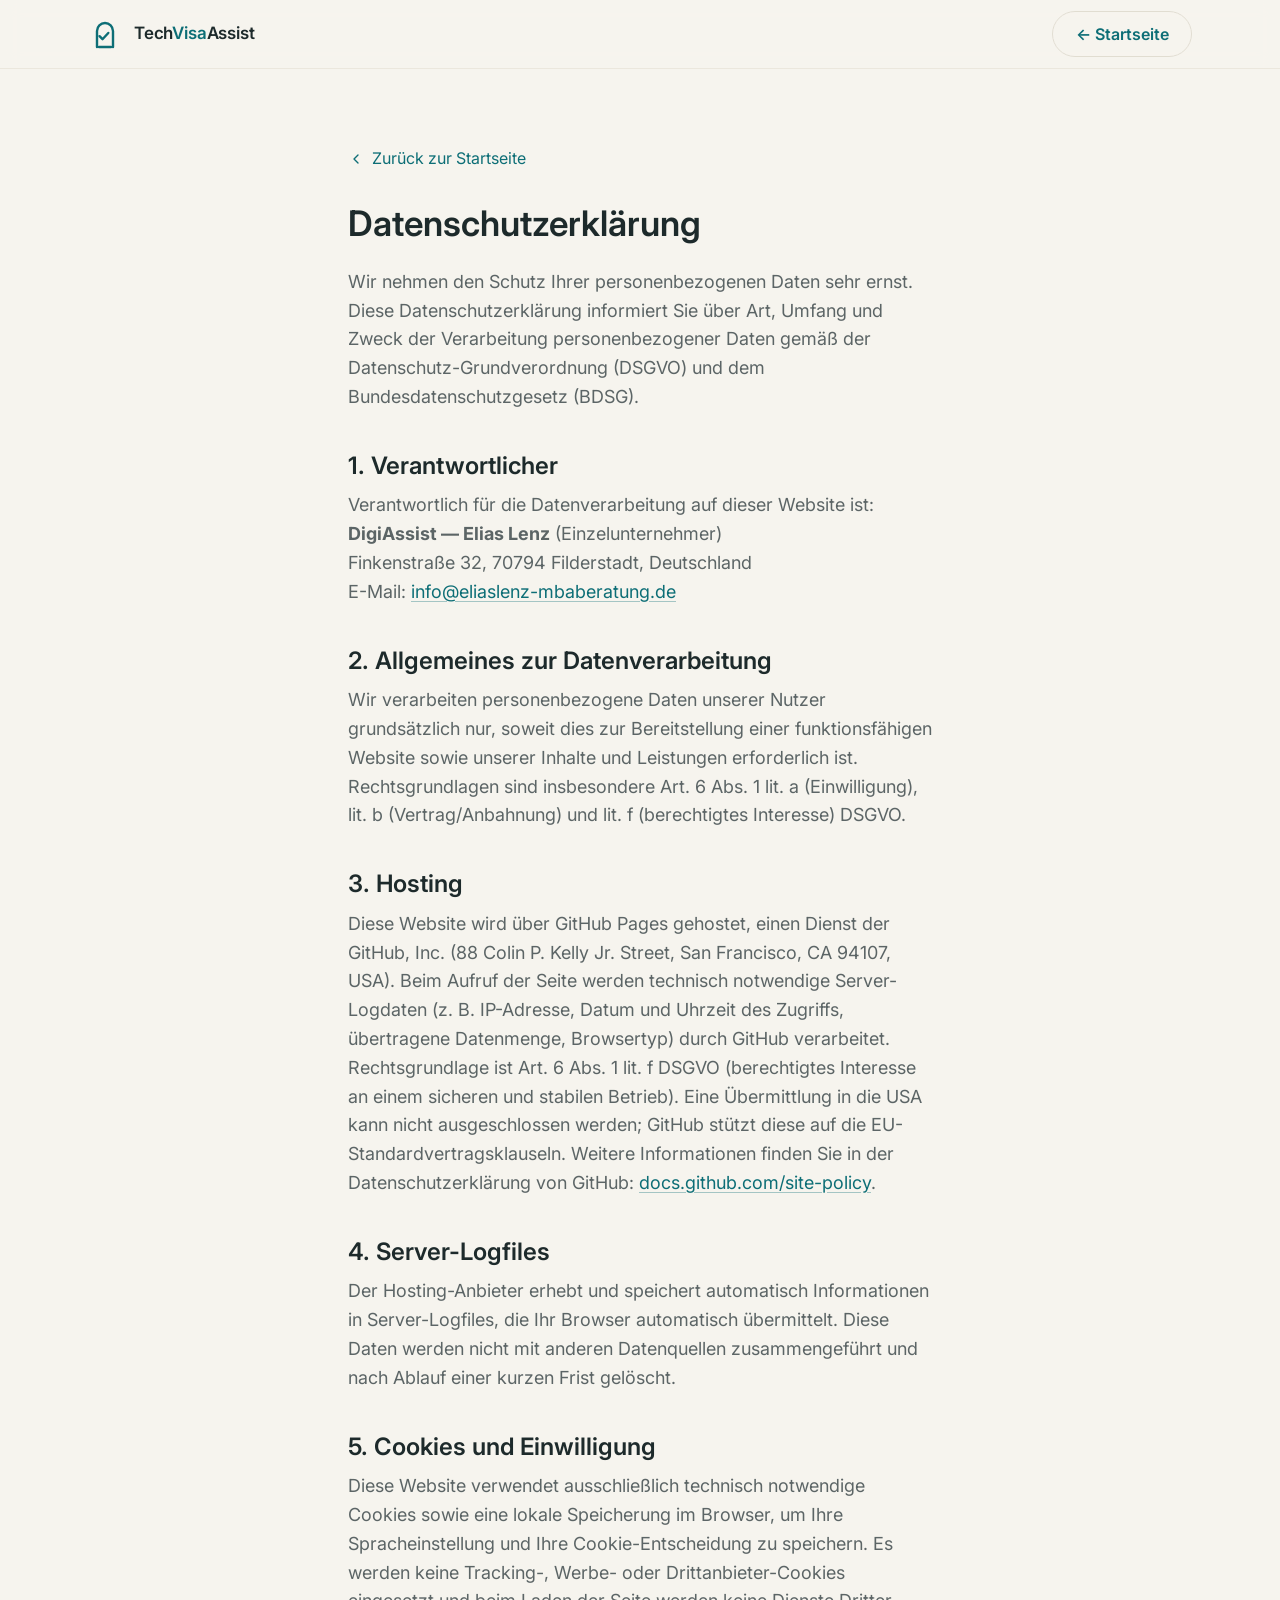
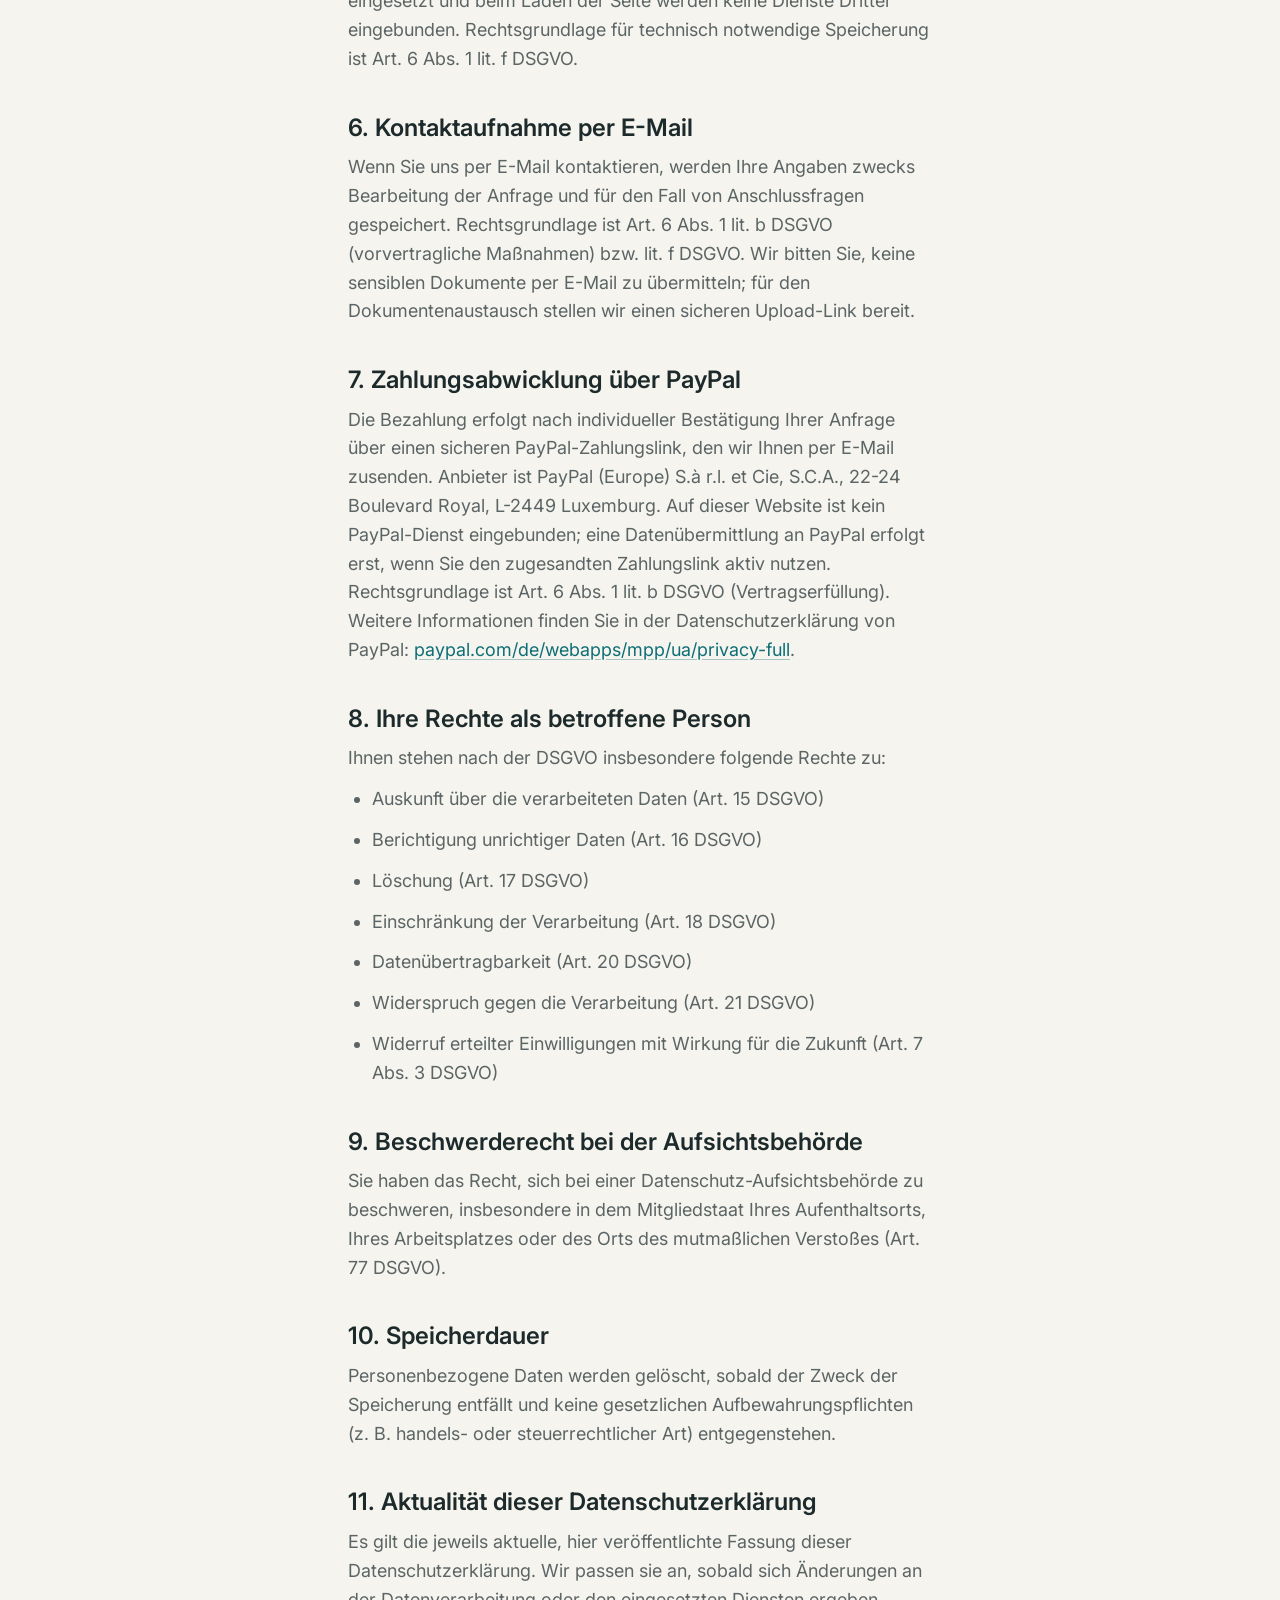
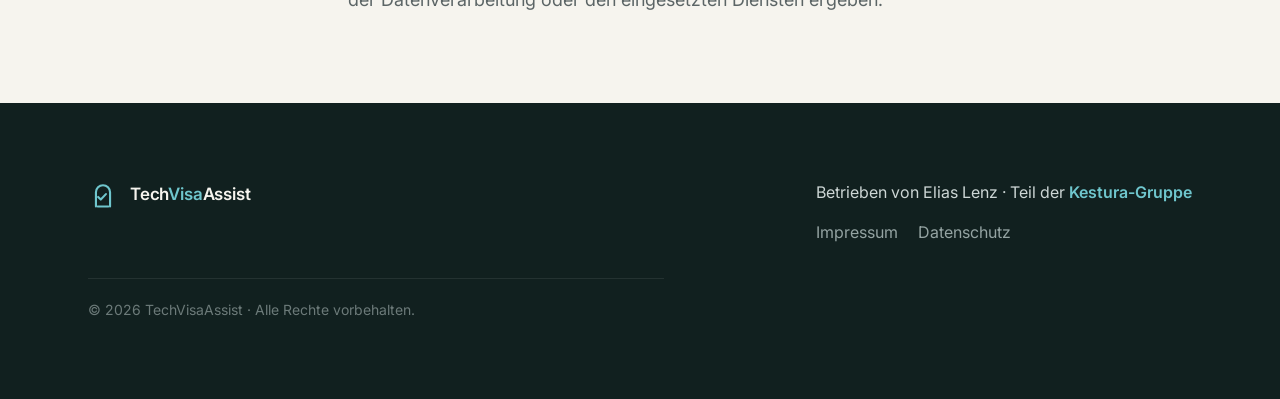
==== datenschutz.html @ 8442f199 "TechVisaAssist live site — techvisaassist.kestura.com Active freelance business (since 2016): IT con" ====
<!DOCTYPE html>
<html lang="de">
<head>
  <meta charset="UTF-8" />
  <meta name="viewport" content="width=device-width, initial-scale=1.0" />
  <title>Datenschutzerklärung — TechVisaAssist</title>
  <meta name="description" content="Datenschutzerklärung nach DSGVO für TechVisaAssist." />
  <meta name="robots" content="noindex" />
  <link rel="preconnect" href="https://api.fontshare.com" crossorigin />
  <link href="https://api.fontshare.com/v2/css?f[]=general-sans@400,500,600,700&display=swap" rel="stylesheet" />
  <link rel="preconnect" href="https://fonts.googleapis.com" />
  <link rel="preconnect" href="https://fonts.gstatic.com" crossorigin />
  <link href="https://fonts.googleapis.com/css2?family=Inter:wght@400;500;600&display=swap" rel="stylesheet" />
  <link rel="stylesheet" href="styles.css" />
  <link rel="icon" href="data:image/svg+xml,%3Csvg xmlns='http://www.w3.org/2000/svg' viewBox='0 0 32 32'%3E%3Crect width='32' height='32' rx='7' fill='%230d6e76'/%3E%3Cpath d='M11 23V11a5 5 0 0 1 10 0v12' fill='none' stroke='%23fff' stroke-width='2.2' stroke-linecap='round'/%3E%3Cpath d='M12.5 17.5l2.3 2.3 4.7-5' fill='none' stroke='%23fff' stroke-width='2.2' stroke-linecap='round' stroke-linejoin='round'/%3E%3C/svg%3E" />
</head>
<body>
  <a class="skip-link" href="#main">Zum Inhalt springen</a>

  <header class="site-header">
    <div class="container">
      <nav class="nav" aria-label="Primary">
        <a class="brand" href="index.html" aria-label="TechVisaAssist Startseite">
          <svg class="logo" width="34" height="34" viewBox="0 0 34 34" fill="none" aria-hidden="true"><path d="M9 30V14a8 8 0 0 1 16 0v16" stroke="currentColor" stroke-width="2.4" stroke-linecap="round"/><path d="M11 30h12" stroke="currentColor" stroke-width="2.4" stroke-linecap="round"/><path d="M11.5 19.2l3 3 5.8-6.2" stroke="currentColor" stroke-width="2.4" stroke-linecap="round" stroke-linejoin="round"/></svg>
          <span class="brand-name">Tech<b>Visa</b>Assist</span>
        </a>
        <div class="nav-end" style="margin-left:auto">
          <a class="btn btn--ghost" href="index.html">← Startseite</a>
        </div>
      </nav>
    </div>
  </header>

  <main id="main" class="legal-main">
    <div class="container container--narrow">
      <a class="back-link" href="index.html">
        <svg width="16" height="16" viewBox="0 0 24 24" fill="none" stroke="currentColor" stroke-width="2" aria-hidden="true"><path d="M15 18l-6-6 6-6" stroke-linecap="round" stroke-linejoin="round"/></svg>
        Zurück zur Startseite
      </a>

      <h1>Datenschutzerklärung</h1>
      <p>
        Wir nehmen den Schutz Ihrer personenbezogenen Daten sehr ernst. Diese Datenschutzerklärung informiert
        Sie über Art, Umfang und Zweck der Verarbeitung personenbezogener Daten gemäß der
        Datenschutz-Grundverordnung (DSGVO) und dem Bundesdatenschutzgesetz (BDSG).
      </p>

      <h2>1. Verantwortlicher</h2>
      <p>
        Verantwortlich für die Datenverarbeitung auf dieser Website ist:<br />
        <strong>DigiAssist — Elias Lenz</strong> (Einzelunternehmer)<br />
        Finkenstraße 32, 70794 Filderstadt, Deutschland<br />
        E-Mail: <a href="mailto:info@eliaslenz-mbaberatung.de">info@eliaslenz-mbaberatung.de</a>
      </p>

      <h2>2. Allgemeines zur Datenverarbeitung</h2>
      <p>
        Wir verarbeiten personenbezogene Daten unserer Nutzer grundsätzlich nur, soweit dies zur
        Bereitstellung einer funktionsfähigen Website sowie unserer Inhalte und Leistungen erforderlich ist.
        Rechtsgrundlagen sind insbesondere Art. 6 Abs. 1 lit. a (Einwilligung), lit. b (Vertrag/Anbahnung) und
        lit. f (berechtigtes Interesse) DSGVO.
      </p>

      <h2>3. Hosting</h2>
      <p>
        Diese Website wird über GitHub Pages gehostet, einen Dienst der GitHub, Inc. (88 Colin P. Kelly Jr. Street,
        San Francisco, CA 94107, USA). Beim Aufruf der Seite werden technisch notwendige Server-Logdaten
        (z. B. IP-Adresse, Datum und Uhrzeit des Zugriffs, übertragene Datenmenge, Browsertyp) durch GitHub
        verarbeitet. Rechtsgrundlage ist Art. 6 Abs. 1 lit. f DSGVO (berechtigtes Interesse an einem sicheren
        und stabilen Betrieb). Eine Übermittlung in die USA kann nicht ausgeschlossen werden; GitHub stützt
        diese auf die EU-Standardvertragsklauseln. Weitere Informationen finden Sie in der Datenschutzerklärung
        von GitHub:
        <a href="https://docs.github.com/site-policy/privacy-policies/github-general-privacy-statement" target="_blank" rel="noopener">docs.github.com/site-policy</a>.
      </p>

      <h2>4. Server-Logfiles</h2>
      <p>
        Der Hosting-Anbieter erhebt und speichert automatisch Informationen in Server-Logfiles, die Ihr Browser
        automatisch übermittelt. Diese Daten werden nicht mit anderen Datenquellen zusammengeführt und nach
        Ablauf einer kurzen Frist gelöscht.
      </p>

      <h2>5. Cookies und Einwilligung</h2>
      <p>
        Diese Website verwendet ausschließlich technisch notwendige Cookies sowie eine lokale Speicherung im
        Browser, um Ihre Spracheinstellung und Ihre Cookie-Entscheidung zu speichern. Es werden keine Tracking-,
        Werbe- oder Drittanbieter-Cookies eingesetzt und beim Laden der Seite werden keine Dienste Dritter
        eingebunden. Rechtsgrundlage für technisch notwendige Speicherung ist Art. 6 Abs. 1 lit. f DSGVO.
      </p>

      <h2>6. Kontaktaufnahme per E-Mail</h2>
      <p>
        Wenn Sie uns per E-Mail kontaktieren, werden Ihre Angaben zwecks Bearbeitung der Anfrage und für den
        Fall von Anschlussfragen gespeichert. Rechtsgrundlage ist Art. 6 Abs. 1 lit. b DSGVO
        (vorvertragliche Maßnahmen) bzw. lit. f DSGVO. Wir bitten Sie, keine sensiblen Dokumente per E-Mail zu
        übermitteln; für den Dokumentenaustausch stellen wir einen sicheren Upload-Link bereit.
      </p>

      <h2>7. Zahlungsabwicklung über PayPal</h2>
      <p>
        Die Bezahlung erfolgt nach individueller Bestätigung Ihrer Anfrage über einen sicheren PayPal-Zahlungslink,
        den wir Ihnen per E-Mail zusenden. Anbieter ist PayPal (Europe) S.à r.l. et Cie, S.C.A., 22-24 Boulevard
        Royal, L-2449 Luxemburg. Auf dieser Website ist kein PayPal-Dienst eingebunden; eine Datenübermittlung an
        PayPal erfolgt erst, wenn Sie den zugesandten Zahlungslink aktiv nutzen. Rechtsgrundlage ist Art. 6 Abs. 1
        lit. b DSGVO (Vertragserfüllung). Weitere Informationen finden Sie in der Datenschutzerklärung von PayPal:
        <a href="https://www.paypal.com/de/webapps/mpp/ua/privacy-full" target="_blank" rel="noopener">paypal.com/de/webapps/mpp/ua/privacy-full</a>.
      </p>

      <h2>8. Ihre Rechte als betroffene Person</h2>
      <p>Ihnen stehen nach der DSGVO insbesondere folgende Rechte zu:</p>
      <ul>
        <li>Auskunft über die verarbeiteten Daten (Art. 15 DSGVO)</li>
        <li>Berichtigung unrichtiger Daten (Art. 16 DSGVO)</li>
        <li>Löschung (Art. 17 DSGVO)</li>
        <li>Einschränkung der Verarbeitung (Art. 18 DSGVO)</li>
        <li>Datenübertragbarkeit (Art. 20 DSGVO)</li>
        <li>Widerspruch gegen die Verarbeitung (Art. 21 DSGVO)</li>
        <li>Widerruf erteilter Einwilligungen mit Wirkung für die Zukunft (Art. 7 Abs. 3 DSGVO)</li>
      </ul>

      <h2>9. Beschwerderecht bei der Aufsichtsbehörde</h2>
      <p>
        Sie haben das Recht, sich bei einer Datenschutz-Aufsichtsbehörde zu beschweren, insbesondere in dem
        Mitgliedstaat Ihres Aufenthaltsorts, Ihres Arbeitsplatzes oder des Orts des mutmaßlichen Verstoßes
        (Art. 77 DSGVO).
      </p>

      <h2>10. Speicherdauer</h2>
      <p>
        Personenbezogene Daten werden gelöscht, sobald der Zweck der Speicherung entfällt und keine
        gesetzlichen Aufbewahrungspflichten (z. B. handels- oder steuerrechtlicher Art) entgegenstehen.
      </p>

      <h2>11. Aktualität dieser Datenschutzerklärung</h2>
      <p>
        Es gilt die jeweils aktuelle, hier veröffentlichte Fassung dieser Datenschutzerklärung. Wir passen sie an,
        sobald sich Änderungen an der Datenverarbeitung oder den eingesetzten Diensten ergeben.
      </p>
    </div>
  </main>

  <footer class="site-footer">
    <div class="container">
      <div class="footer-grid">
        <div class="footer-brand">
          <a class="brand" href="index.html" aria-label="TechVisaAssist Startseite">
            <svg class="logo" width="30" height="30" viewBox="0 0 34 34" fill="none" aria-hidden="true" style="color:#6fc6cd"><path d="M9 30V14a8 8 0 0 1 16 0v16" stroke="currentColor" stroke-width="2.4" stroke-linecap="round"/><path d="M11 30h12" stroke="currentColor" stroke-width="2.4" stroke-linecap="round"/><path d="M11.5 19.2l3 3 5.8-6.2" stroke="currentColor" stroke-width="2.4" stroke-linecap="round" stroke-linejoin="round"/></svg>
            <span class="brand-name">Tech<b>Visa</b>Assist</span>
          </a>
        </div>
        <div class="footer-meta">
          <p class="footer-operated">Betrieben von Elias Lenz · Teil der <a href="https://kestura.com" target="_blank" rel="noopener">Kestura-Gruppe</a></p>
          <ul class="footer-links" role="list">
            <li><a href="impressum.html">Impressum</a></li>
            <li><a href="datenschutz.html">Datenschutz</a></li>
          </ul>
        </div>
      </div>
      <p class="footer-rights">© <span id="year"></span> TechVisaAssist · Alle Rechte vorbehalten.</p>
    </div>
  </footer>

  <script>document.getElementById("year").textContent = new Date().getFullYear();</script>
</body>
</html>
---- styles.css ----
/* =============================================================
   TechVisaAssist — styles.css
   Calm, trustworthy, civic. Deep teal primary, warm neutral bg.
   ============================================================= */

/* ---------- Design Tokens ---------- */
:root {
  /* Type scale (fluid) */
  --text-xs: clamp(0.75rem, 0.7rem + 0.25vw, 0.875rem);
  --text-sm: clamp(0.875rem, 0.8rem + 0.35vw, 1rem);
  --text-base: clamp(1rem, 0.95rem + 0.25vw, 1.125rem);
  --text-lg: clamp(1.125rem, 1rem + 0.75vw, 1.5rem);
  --text-xl: clamp(1.5rem, 1.2rem + 1.25vw, 2.25rem);
  --text-2xl: clamp(2rem, 1.2rem + 2.5vw, 3.25rem);

  /* Spacing (4px base) */
  --space-1: 0.25rem;  --space-2: 0.5rem;  --space-3: 0.75rem;
  --space-4: 1rem;     --space-5: 1.25rem; --space-6: 1.5rem;
  --space-8: 2rem;     --space-10: 2.5rem; --space-12: 3rem;
  --space-16: 4rem;    --space-20: 5rem;   --space-24: 6rem;
  --space-32: 8rem;

  /* Colors — light (civic teal + warm cream) */
  --color-bg: #f6f4ee;
  --color-surface: #fbfaf6;
  --color-surface-2: #ffffff;
  --color-surface-offset: #efece3;
  --color-border: #e1ddd1;
  --color-divider: #ebe7dd;

  --color-text: #1d2a2b;
  --color-text-muted: #5c6566;
  --color-text-faint: #97999a;
  --color-text-inverse: #f6f4ee;

  --color-primary: #0d6e76;          /* deep trustworthy teal */
  --color-primary-hover: #0a565d;
  --color-primary-active: #083f44;
  --color-primary-soft: #dceaea;     /* tints / badges */
  --color-primary-faint: #ebf3f2;

  --color-accent: #d98a2b;           /* warm friendly amber */
  --color-accent-soft: #f6e6cf;

  --color-success: #3f7a3f;

  --radius-sm: 0.375rem;
  --radius-md: 0.625rem;
  --radius-lg: 1rem;
  --radius-xl: 1.5rem;
  --radius-full: 9999px;

  --transition-interactive: 180ms cubic-bezier(0.16, 1, 0.3, 1);

  --shadow-sm: 0 1px 2px rgba(29, 42, 43, 0.06);
  --shadow-md: 0 6px 20px rgba(29, 42, 43, 0.08);
  --shadow-lg: 0 18px 44px rgba(29, 42, 43, 0.12);

  --content-narrow: 680px;
  --content-default: 1000px;
  --content-wide: 1200px;

  --font-display: "General Sans", "Inter", system-ui, sans-serif;
  --font-body: "Inter", system-ui, -apple-system, sans-serif;

  --nav-h: 4.25rem;
}

/* ---------- Base ---------- */
*, *::before, *::after { box-sizing: border-box; margin: 0; padding: 0; }

html {
  -webkit-font-smoothing: antialiased;
  -moz-osx-font-smoothing: grayscale;
  text-rendering: optimizeLegibility;
  scroll-behavior: smooth;
  scroll-padding-top: calc(var(--nav-h) + var(--space-4));
}

body {
  min-height: 100dvh;
  line-height: 1.6;
  font-family: var(--font-body);
  font-size: var(--text-base);
  color: var(--color-text);
  background-color: var(--color-bg);
}

img, picture, svg { display: block; max-width: 100%; height: auto; }
ul[role="list"] { list-style: none; }
input, button, textarea, select { font: inherit; color: inherit; }

h1, h2, h3, h4 { text-wrap: balance; line-height: 1.15; font-family: var(--font-display); font-weight: 600; }
p { text-wrap: pretty; max-width: 64ch; }

a { color: var(--color-primary); text-decoration-color: color-mix(in srgb, var(--color-primary) 35%, transparent); text-underline-offset: 3px; }
a:hover { color: var(--color-primary-hover); }

button { cursor: pointer; background: none; border: none; }

::selection { background: color-mix(in srgb, var(--color-primary) 22%, transparent); color: var(--color-text); }

:focus-visible {
  outline: 2px solid var(--color-primary);
  outline-offset: 3px;
  border-radius: var(--radius-sm);
}

a, button, [role="button"], input, textarea, select {
  transition: color var(--transition-interactive),
    background var(--transition-interactive),
    border-color var(--transition-interactive),
    box-shadow var(--transition-interactive),
    transform var(--transition-interactive);
}

@media (prefers-reduced-motion: reduce) {
  *, *::before, *::after {
    animation-duration: 0.01ms !important;
    transition-duration: 0.01ms !important;
    scroll-behavior: auto !important;
  }
}

.sr-only {
  position: absolute; width: 1px; height: 1px; padding: 0; margin: -1px;
  overflow: hidden; clip: rect(0,0,0,0); white-space: nowrap; border: 0;
}

.skip-link {
  position: absolute; left: var(--space-3); top: -3rem;
  background: var(--color-primary); color: #fff; padding: var(--space-2) var(--space-4);
  border-radius: var(--radius-md); z-index: 200; font-size: var(--text-sm);
}
.skip-link:focus { top: var(--space-3); }

/* ---------- Layout helpers ---------- */
.container {
  width: 100%;
  max-width: var(--content-wide);
  margin-inline: auto;
  padding-inline: clamp(var(--space-5), 5vw, var(--space-12));
}
.container--narrow { max-width: var(--content-narrow); }

section { padding-block: clamp(var(--space-16), 8vw, var(--space-32)); }

.eyebrow {
  display: inline-block;
  font-size: var(--text-sm);
  font-weight: 600;
  letter-spacing: 0.04em;
  color: var(--color-primary);
  text-transform: none;
  margin-bottom: var(--space-3);
}

.section-head { max-width: 56ch; margin-bottom: clamp(var(--space-8), 4vw, var(--space-12)); }
.section-head h2 { font-size: var(--text-xl); }
.section-head p { color: var(--color-text-muted); margin-top: var(--space-4); font-size: var(--text-base); }

/* ---------- Buttons ---------- */
.btn {
  display: inline-flex; align-items: center; justify-content: center; gap: var(--space-2);
  font-size: var(--text-sm); font-weight: 600; line-height: 1;
  padding: 0.875rem 1.4rem; border-radius: var(--radius-full);
  min-height: 44px; white-space: nowrap; text-decoration: none;
}
.btn--primary { background: var(--color-primary); color: #fff; box-shadow: var(--shadow-sm); }
.btn--primary:hover { background: var(--color-primary-hover); color: #fff; transform: translateY(-1px); box-shadow: var(--shadow-md); }
.btn--ghost { background: transparent; color: var(--color-primary); border: 1.5px solid var(--color-border); }
.btn--ghost:hover { border-color: var(--color-primary); background: var(--color-primary-faint); color: var(--color-primary-hover); }
.btn--block { width: 100%; }

/* ---------- Header / Nav ---------- */
.site-header {
  position: sticky; top: 0; z-index: 100;
  background: color-mix(in srgb, var(--color-bg) 88%, transparent);
  backdrop-filter: saturate(140%) blur(10px);
  border-bottom: 1px solid var(--color-divider);
}
.nav {
  display: flex; align-items: center; gap: var(--space-4);
  height: var(--nav-h);
}
.brand { display: inline-flex; align-items: center; gap: var(--space-3); text-decoration: none; color: var(--color-text); flex-shrink: 0; }
.brand:hover { color: var(--color-text); }
.brand .logo { color: var(--color-primary); }
.brand-name { font-family: var(--font-display); font-weight: 600; font-size: 1.0625rem; letter-spacing: -0.01em; }
.brand-name b { color: var(--color-primary); font-weight: 600; }

.nav-links {
  display: flex; align-items: center; gap: clamp(var(--space-3), 2vw, var(--space-6));
  margin-left: auto;
  list-style: none;
}
.nav-links a {
  color: var(--color-text-muted); text-decoration: none; font-size: var(--text-sm); font-weight: 500;
  padding: var(--space-2) var(--space-1);
}
.nav-links a:hover { color: var(--color-primary); }
/* The in-menu CTA is for the mobile dropdown only; hide on desktop */
.nav-cta-mobile { display: none; }
.nav-links a.nav-cta-mobile { color: #fff; }

.nav-end { display: flex; align-items: center; gap: var(--space-3); }

.lang-switch {
  display: inline-flex; align-items: center;
  border: 1px solid var(--color-border); border-radius: var(--radius-full);
  padding: 3px; background: var(--color-surface);
}
.lang-switch button {
  font-size: var(--text-xs); font-weight: 600; color: var(--color-text-muted);
  padding: 0.3rem 0.55rem; border-radius: var(--radius-full); line-height: 1; min-width: 2rem;
}
.lang-switch button:hover { color: var(--color-primary); }
.lang-switch button.is-active { background: var(--color-primary); color: #fff; }

.nav-toggle {
  display: none; align-items: center; justify-content: center;
  width: 44px; height: 44px; border-radius: var(--radius-md); color: var(--color-text);
}

/* ---------- Hero ---------- */
.hero { padding-block: clamp(var(--space-16), 7vw, var(--space-24)); }
.hero-grid {
  display: grid; grid-template-columns: 1.05fr 0.95fr; gap: clamp(var(--space-8), 5vw, var(--space-16));
  align-items: center;
}
.hero-copy { max-width: 36ch; }
.hero h1 { font-size: var(--text-2xl); letter-spacing: -0.02em; }
.hero .lead { color: var(--color-text-muted); font-size: var(--text-lg); margin-top: var(--space-5); max-width: 42ch; }
.hero-actions { display: flex; flex-wrap: wrap; gap: var(--space-3); margin-top: var(--space-8); }
.hero-trust {
  display: flex; align-items: center; gap: var(--space-2);
  margin-top: var(--space-6); color: var(--color-text-muted); font-size: var(--text-sm);
}
.hero-trust svg { color: var(--color-primary); flex-shrink: 0; }
.hero-media {
  position: relative; border-radius: var(--radius-xl); overflow: hidden;
  box-shadow: var(--shadow-lg); border: 1px solid var(--color-border);
}
.hero-media img { width: 100%; aspect-ratio: 16 / 11; object-fit: cover; }

/* ---------- About ---------- */
.about { background: var(--color-surface); border-block: 1px solid var(--color-divider); }
.about-grid { display: grid; grid-template-columns: 0.9fr 1.1fr; gap: clamp(var(--space-8), 5vw, var(--space-16)); align-items: center; }
.about-media { border-radius: var(--radius-xl); overflow: hidden; box-shadow: var(--shadow-md); border: 1px solid var(--color-border); }
.about-media img { width: 100%; aspect-ratio: 4 / 3; object-fit: cover; }
.about h2 { font-size: var(--text-xl); }
.about-body { color: var(--color-text-muted); margin-top: var(--space-4); }
.trust-points { list-style: none; display: grid; grid-template-columns: 1fr 1fr; gap: var(--space-5); margin-top: var(--space-8); }
.trust-points li { display: flex; gap: var(--space-3); }
.trust-points .tp-icon { color: var(--color-primary); flex-shrink: 0; margin-top: 2px; }
.trust-points h3 { font-size: var(--text-base); font-family: var(--font-body); font-weight: 600; }
.trust-points p { font-size: var(--text-sm); color: var(--color-text-muted); margin-top: 2px; }

/* ---------- Services ---------- */
.services-grid {
  display: grid; gap: var(--space-5);
  grid-template-columns: repeat(2, 1fr);
}
.service-card {
  background: var(--color-surface-2); border: 1px solid var(--color-border);
  border-radius: var(--radius-lg); padding: clamp(var(--space-6), 3vw, var(--space-8));
  display: flex; flex-direction: column; gap: var(--space-3);
}
.service-card:hover { box-shadow: var(--shadow-md); transform: translateY(-2px); }
.service-card .s-icon {
  color: var(--color-primary); width: 32px; height: 32px; margin-bottom: var(--space-2);
}
.service-card h3 { font-size: var(--text-lg); }
.service-card p { color: var(--color-text-muted); font-size: var(--text-sm); }
/* feature the premium card full-width to break the uniform grid */
.service-card--feature { grid-column: 1 / -1; flex-direction: row; align-items: flex-start; gap: var(--space-6); background: var(--color-primary-faint); border-color: var(--color-primary-soft); }
.service-card--feature .s-icon { margin-bottom: 0; }
.service-card--feature .s-body { flex: 1; }
.service-card--feature p { max-width: 70ch; }

/* ---------- Pricing ---------- */
.pricing { background: var(--color-surface); border-block: 1px solid var(--color-divider); }
.pricing-grid { display: grid; gap: var(--space-5); grid-template-columns: repeat(4, 1fr); align-items: start; }
.price-card {
  background: var(--color-surface-2); border: 1px solid var(--color-border);
  border-radius: var(--radius-lg); padding: var(--space-6);
  display: flex; flex-direction: column; gap: var(--space-4); height: 100%;
}
.price-card--featured { border-color: var(--color-primary); box-shadow: var(--shadow-md); position: relative; }
.price-badge {
  position: absolute; top: -0.75rem; left: var(--space-6);
  background: var(--color-primary); color: #fff; font-size: var(--text-xs); font-weight: 600;
  padding: 0.3rem 0.7rem; border-radius: var(--radius-full);
}
.price-card h3 { font-size: var(--text-lg); }
.price-card .price-desc { color: var(--color-text-muted); font-size: var(--text-sm); }
.price-amount { display: flex; align-items: baseline; gap: var(--space-2); }
.price-amount .on-request { font-family: var(--font-display); font-size: var(--text-lg); font-weight: 600; color: var(--color-primary); }
.price-features { list-style: none; display: flex; flex-direction: column; gap: var(--space-2); }
.price-features li { display: flex; gap: var(--space-2); font-size: var(--text-sm); color: var(--color-text-muted); }
.price-features svg { color: var(--color-primary); flex-shrink: 0; margin-top: 3px; }
.price-cta-area { margin-top: auto; padding-top: var(--space-2); }
.btn--block { display: flex; width: 100%; justify-content: center; }

/* ---------- Booking ---------- */
.booking-grid { display: grid; grid-template-columns: 1fr 1fr; gap: clamp(var(--space-8), 5vw, var(--space-16)); align-items: start; }
.steps { list-style: none; counter-reset: step; display: flex; flex-direction: column; gap: var(--space-6); }
.steps li { display: flex; gap: var(--space-4); }
.steps .step-num {
  flex-shrink: 0; width: 2.25rem; height: 2.25rem; border-radius: var(--radius-full);
  background: var(--color-primary); color: #fff; display: grid; place-items: center;
  font-family: var(--font-display); font-weight: 600; font-size: var(--text-base);
}
.steps h3 { font-size: var(--text-base); font-family: var(--font-body); font-weight: 600; }
.steps p { color: var(--color-text-muted); font-size: var(--text-sm); margin-top: 2px; }

.booking-media { border-radius: var(--radius-xl); overflow: hidden; box-shadow: var(--shadow-md); border: 1px solid var(--color-border); margin-bottom: var(--space-6); }
.booking-media img { width: 100%; aspect-ratio: 4 / 3; object-fit: cover; }

.booking-cta { margin-top: var(--space-8); }

.policy {
  margin-top: var(--space-8); background: var(--color-primary-faint);
  border: 1px solid var(--color-primary-soft); border-radius: var(--radius-lg);
  padding: var(--space-6);
}
.policy h3 { font-size: var(--text-base); font-family: var(--font-body); font-weight: 600; display: flex; gap: var(--space-2); align-items: center; }
.policy h3 svg { color: var(--color-primary); }
.policy p { color: var(--color-text-muted); font-size: var(--text-sm); margin-top: var(--space-2); max-width: none; }

/* ---------- Contact ---------- */
.contact { background: var(--color-surface); border-block: 1px solid var(--color-divider); }
.contact-card {
  background: var(--color-surface-2); border: 1px solid var(--color-border);
  border-radius: var(--radius-lg); padding: clamp(var(--space-6), 4vw, var(--space-10));
}
.contact h2 { font-size: var(--text-xl); }
.contact-body { color: var(--color-text-muted); margin-top: var(--space-4); }
.contact-email {
  display: inline-flex; align-items: center; gap: var(--space-3); margin-top: var(--space-6);
  font-family: var(--font-display); font-size: var(--text-lg); font-weight: 600;
  color: var(--color-primary); text-decoration: none;
}
.contact-email svg { color: var(--color-primary); }
.contact-email:hover { color: var(--color-primary-hover); }
.contact-note { font-size: var(--text-sm); color: var(--color-text-faint); margin-top: var(--space-6); border-top: 1px solid var(--color-divider); padding-top: var(--space-4); }

/* ---------- Footer ---------- */
.site-footer { background: #11201f; color: #cdd6d5; padding-block: clamp(var(--space-12), 6vw, var(--space-20)); }
.footer-grid { display: flex; flex-wrap: wrap; justify-content: space-between; gap: var(--space-8); }
.footer-brand { max-width: 34ch; }
.footer-brand .brand { color: #f6f4ee; }
.footer-brand .brand-name b { color: #6fc6cd; }
.footer-tagline { color: #94a3a2; font-size: var(--text-sm); margin-top: var(--space-4); }
.footer-meta { display: flex; flex-direction: column; gap: var(--space-3); }
.footer-operated { font-size: var(--text-sm); color: #cdd6d5; }
.footer-operated a { color: #6fc6cd; text-decoration: none; font-weight: 600; }
.footer-operated a:hover { text-decoration: underline; }
.footer-links { display: flex; gap: var(--space-5); list-style: none; }
.footer-links a { color: #94a3a2; text-decoration: none; font-size: var(--text-sm); }
.footer-links a:hover { color: #f6f4ee; }
.footer-rights { color: #6c7a79; font-size: var(--text-xs); margin-top: var(--space-8); border-top: 1px solid rgba(255,255,255,0.08); padding-top: var(--space-5); }

/* ---------- Cookie banner ---------- */
.cookie-banner {
  position: fixed; right: var(--space-4); bottom: var(--space-4); left: auto; z-index: 150;
  max-width: 380px; margin-inline: 0;
  background: var(--color-surface-2); border: 1px solid var(--color-border);
  border-radius: var(--radius-lg); box-shadow: var(--shadow-lg);
  padding: var(--space-5); display: none;
}
.cookie-banner.is-visible { display: block; }
.cookie-banner p { font-size: var(--text-sm); color: var(--color-text-muted); max-width: none; }
.cookie-banner p a { color: var(--color-primary); }
.cookie-actions { display: flex; flex-wrap: wrap; gap: var(--space-3); margin-top: var(--space-4); }
.cookie-actions .btn { padding: 0.6rem 1.1rem; }
.btn--small { font-size: var(--text-sm); }

/* ---------- Legal pages ---------- */
.legal-main { padding-block: clamp(var(--space-12), 6vw, var(--space-24)); }
.legal-main h1 { font-size: var(--text-xl); margin-bottom: var(--space-6); }
.legal-main h2 { font-size: var(--text-lg); margin-top: var(--space-10); margin-bottom: var(--space-3); }
.legal-main h3 { font-size: var(--text-base); font-family: var(--font-body); font-weight: 600; margin-top: var(--space-6); margin-bottom: var(--space-2); }
.legal-main p, .legal-main li { color: var(--color-text-muted); font-size: var(--text-base); margin-bottom: var(--space-3); }
.legal-main ul { padding-left: var(--space-6); }
.back-link { display: inline-flex; align-items: center; gap: var(--space-2); margin-bottom: var(--space-8); font-size: var(--text-sm); text-decoration: none; color: var(--color-primary); }
.back-link:hover { gap: var(--space-3); }

/* =============================================================
   Responsive — mobile-first collapse
   ============================================================= */
@media (max-width: 960px) {
  .pricing-grid { grid-template-columns: repeat(2, 1fr); }
}

@media (max-width: 860px) {
  .nav-links, .nav-cta-desktop { display: none; }
  .nav-toggle { display: inline-flex; }
  .nav-links.is-open {
    display: flex; flex-direction: column; align-items: flex-start; gap: var(--space-2);
    position: absolute; left: 0; right: 0; top: var(--nav-h);
    background: var(--color-surface-2); border-bottom: 1px solid var(--color-border);
    padding: var(--space-5) clamp(var(--space-5), 5vw, var(--space-12)); box-shadow: var(--shadow-md);
  }
  .nav-links.is-open a { width: 100%; padding: var(--space-3) 0; font-size: var(--text-base); }
  .nav-links.is-open .nav-cta-mobile { display: inline-flex; margin-top: var(--space-2); }
  .nav-cta-mobile { display: none; }

  .hero-grid { grid-template-columns: 1fr; }
  .hero-media { order: -1; }
  .hero-copy, .hero .lead { max-width: 100%; }

  .about-grid { grid-template-columns: 1fr; }
  .about-media { order: -1; }

  .booking-grid { grid-template-columns: 1fr; }
}

@media (max-width: 620px) {
  .cookie-banner { left: var(--space-3); right: var(--space-3); max-width: none; }
  .services-grid { grid-template-columns: 1fr; }
  .service-card--feature { flex-direction: column; gap: var(--space-3); }
  .pricing-grid { grid-template-columns: 1fr; }
  .trust-points { grid-template-columns: 1fr; }
  .footer-grid { flex-direction: column; }
  .hero-actions .btn { flex: 1; }
  .cookie-actions .btn { flex: 1; }
}
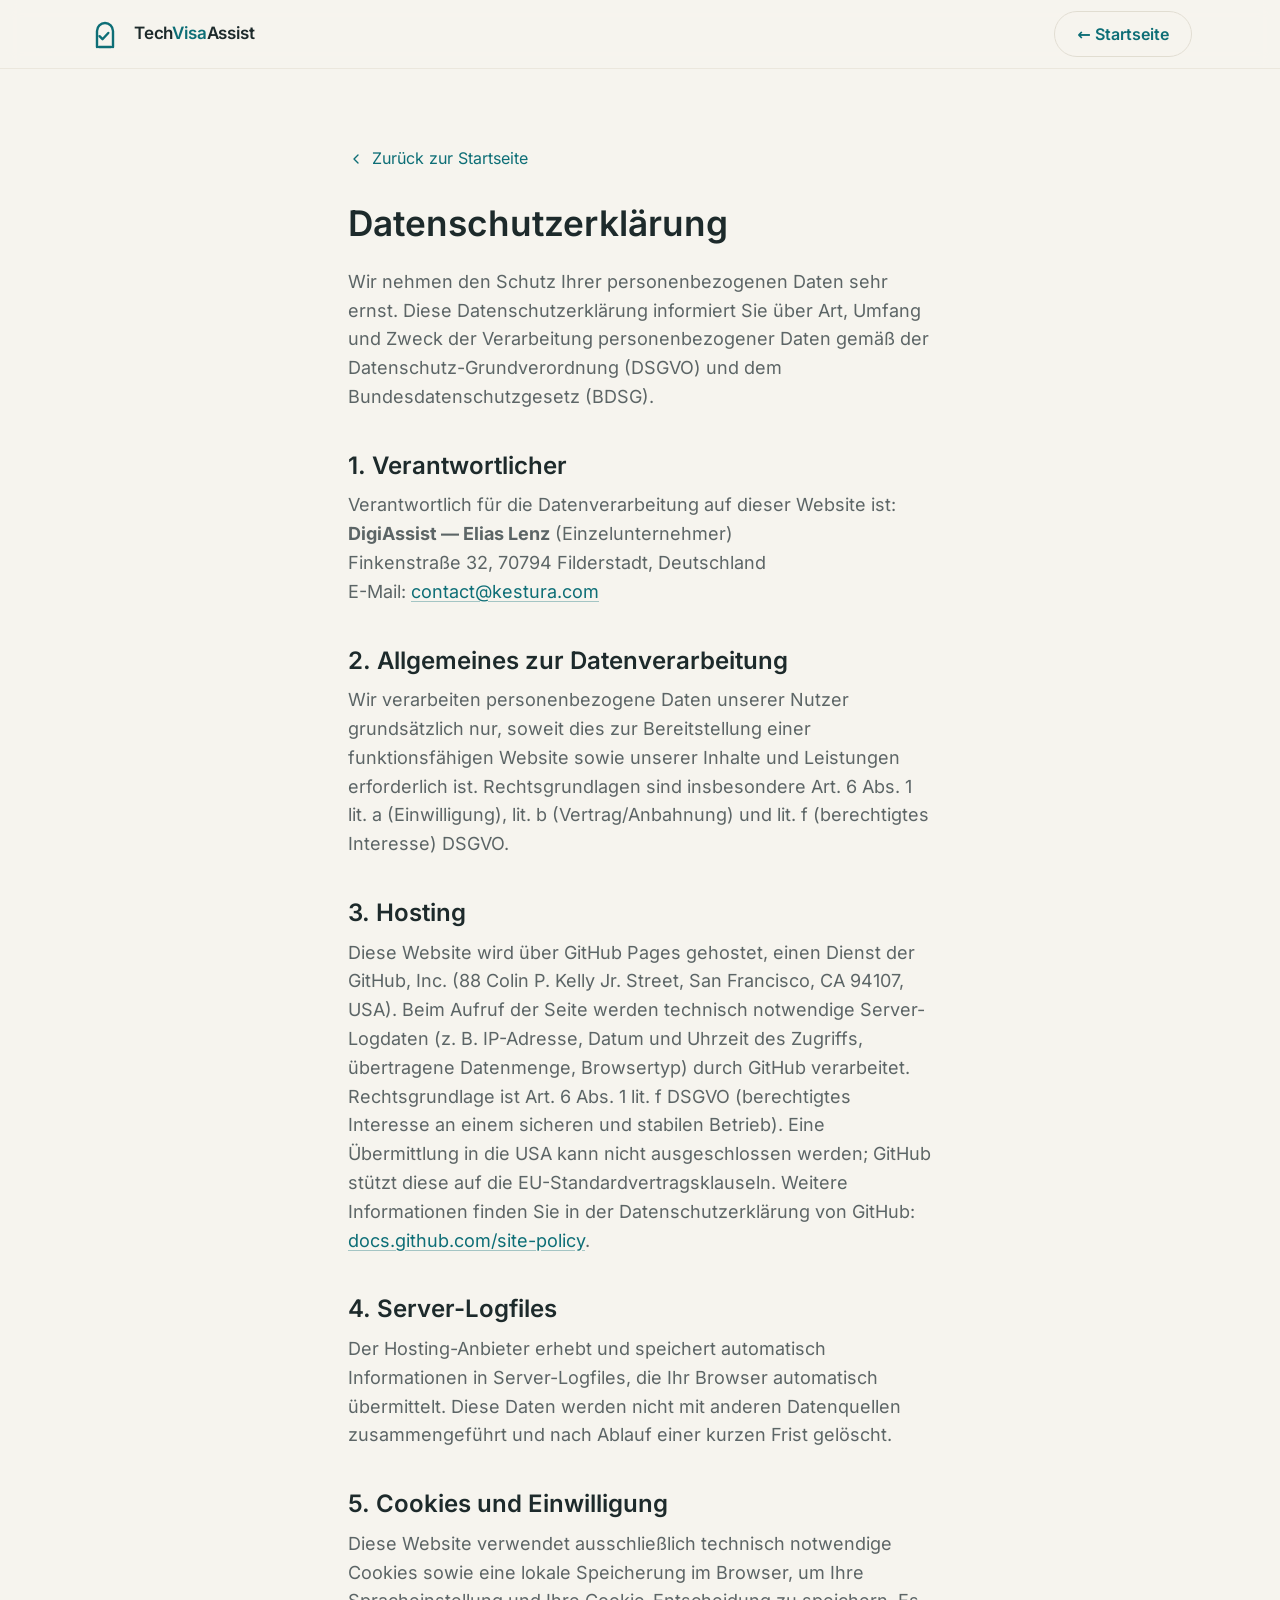
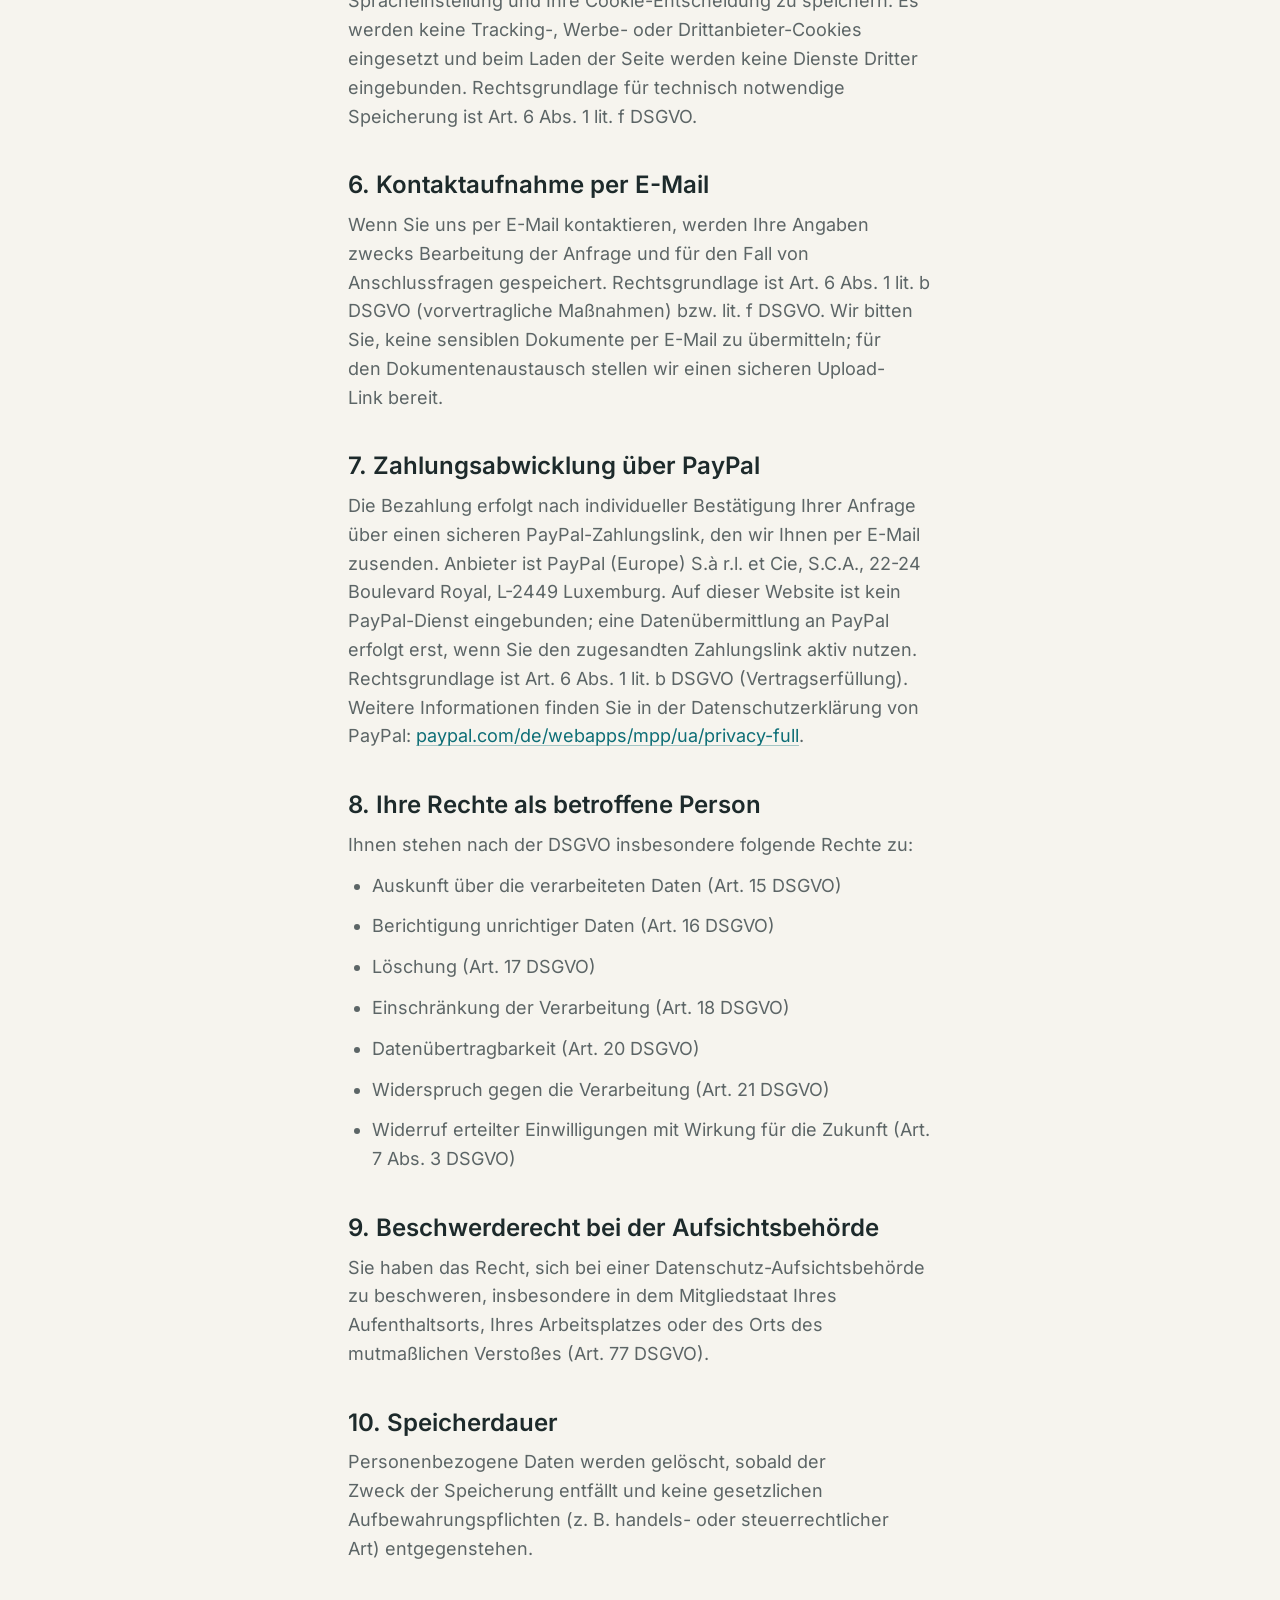
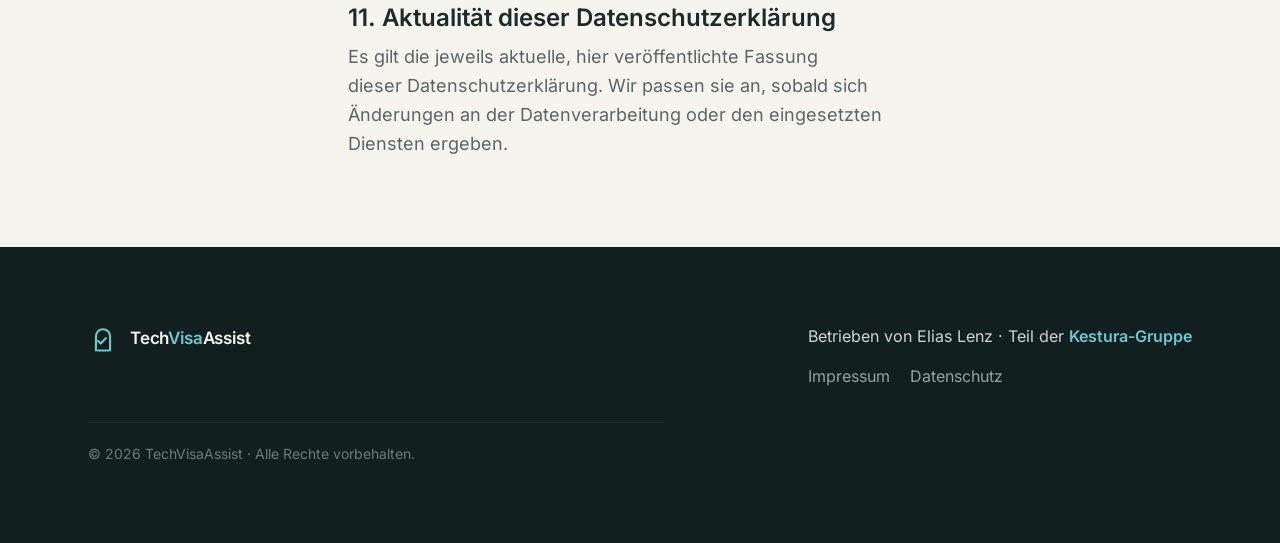
==== commit 2998218f: "Legal & security: standard contact@kestura.com, Finkenstraße 32 address, § 5 DDG, remove EU-ODR link" ====
--- a/datenschutz.html
+++ b/datenschutz.html
@@ -6,13 +6,13 @@
   <title>Datenschutzerklärung — TechVisaAssist</title>
   <meta name="description" content="Datenschutzerklärung nach DSGVO für TechVisaAssist." />
   <meta name="robots" content="noindex" />
-  <link rel="preconnect" href="https://api.fontshare.com" crossorigin />
-  <link href="https://api.fontshare.com/v2/css?f[]=general-sans@400,500,600,700&display=swap" rel="stylesheet" />
-  <link rel="preconnect" href="https://fonts.googleapis.com" />
-  <link rel="preconnect" href="https://fonts.gstatic.com" crossorigin />
-  <link href="https://fonts.googleapis.com/css2?family=Inter:wght@400;500;600&display=swap" rel="stylesheet" />
+  <!-- Fonts: Inter, self-hosted in /fonts (no third-party requests) -->
+  <meta http-equiv="Content-Security-Policy" content="default-src 'self'; script-src 'self'; style-src 'self' 'unsafe-inline'; img-src 'self' data:; font-src 'self'; connect-src 'self'; object-src 'none'; base-uri 'self'; form-action 'self' mailto:" />
+  <meta name="referrer" content="strict-origin-when-cross-origin" />
   <link rel="stylesheet" href="styles.css" />
-  <link rel="icon" href="data:image/svg+xml,%3Csvg xmlns='http://www.w3.org/2000/svg' viewBox='0 0 32 32'%3E%3Crect width='32' height='32' rx='7' fill='%230d6e76'/%3E%3Cpath d='M11 23V11a5 5 0 0 1 10 0v12' fill='none' stroke='%23fff' stroke-width='2.2' stroke-linecap='round'/%3E%3Cpath d='M12.5 17.5l2.3 2.3 4.7-5' fill='none' stroke='%23fff' stroke-width='2.2' stroke-linecap='round' stroke-linejoin='round'/%3E%3C/svg%3E" />
+  <link rel="icon" href="/favicon.ico" sizes="any" />
+  <link rel="icon" href="/favicon.svg" type="image/svg+xml" />
+  <link rel="apple-touch-icon" sizes="180x180" href="/apple-touch-icon.png" />
 </head>
 <body>
   <a class="skip-link" href="#main">Zum Inhalt springen</a>
@@ -50,7 +50,7 @@
         Verantwortlich für die Datenverarbeitung auf dieser Website ist:<br />
         <strong>DigiAssist — Elias Lenz</strong> (Einzelunternehmer)<br />
         Finkenstraße 32, 70794 Filderstadt, Deutschland<br />
-        E-Mail: <a href="mailto:info@eliaslenz-mbaberatung.de">info@eliaslenz-mbaberatung.de</a>
+        E-Mail: <a href="mailto:contact@kestura.com">contact@kestura.com</a>
       </p>
 
       <h2>2. Allgemeines zur Datenverarbeitung</h2>
@@ -160,6 +160,6 @@
     </div>
   </footer>
 
-  <script>document.getElementById("year").textContent = new Date().getFullYear();</script>
+  <script src="year.js" defer></script>
 </body>
 </html>
--- a/styles.css
+++ b/styles.css
@@ -1,3 +1,9 @@
+/* Self-hosted Inter (SIL OFL 1.1, see fonts/OFL-Inter.txt) — GDPR: no external font requests */
+@font-face { font-family: 'Inter'; src: url('/fonts/inter-latin-400.woff2') format('woff2'); font-weight: 400; font-style: normal; font-display: swap; }
+@font-face { font-family: 'Inter'; src: url('/fonts/inter-latin-500.woff2') format('woff2'); font-weight: 500; font-style: normal; font-display: swap; }
+@font-face { font-family: 'Inter'; src: url('/fonts/inter-latin-600.woff2') format('woff2'); font-weight: 600; font-style: normal; font-display: swap; }
+@font-face { font-family: 'Inter'; src: url('/fonts/inter-latin-700.woff2') format('woff2'); font-weight: 700; font-style: normal; font-display: swap; }
+
 /* =============================================================
    TechVisaAssist — styles.css
    Calm, trustworthy, civic. Deep teal primary, warm neutral bg.
@@ -60,7 +66,7 @@
   --content-default: 1000px;
   --content-wide: 1200px;
 
-  --font-display: "General Sans", "Inter", system-ui, sans-serif;
+  --font-display: "Inter", system-ui, sans-serif;
   --font-body: "Inter", system-ui, -apple-system, sans-serif;
 
   --nav-h: 4.25rem;
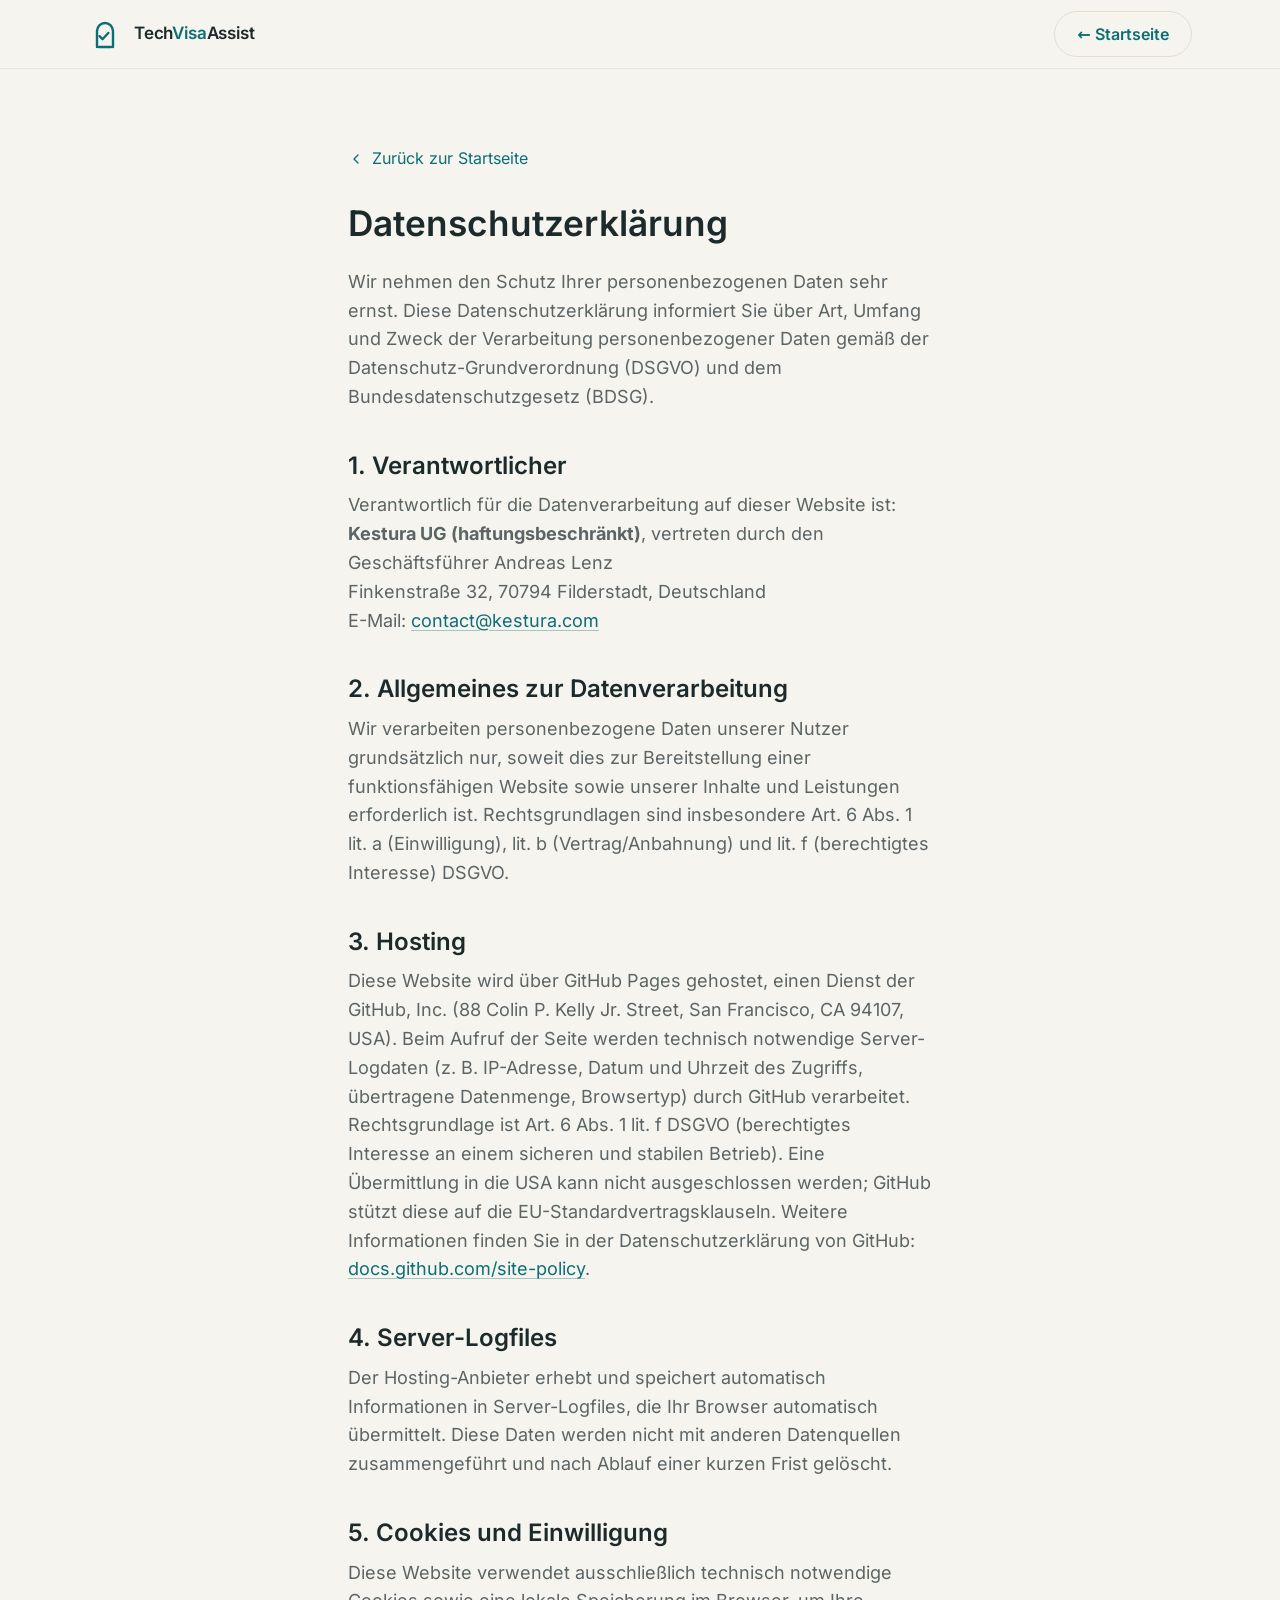
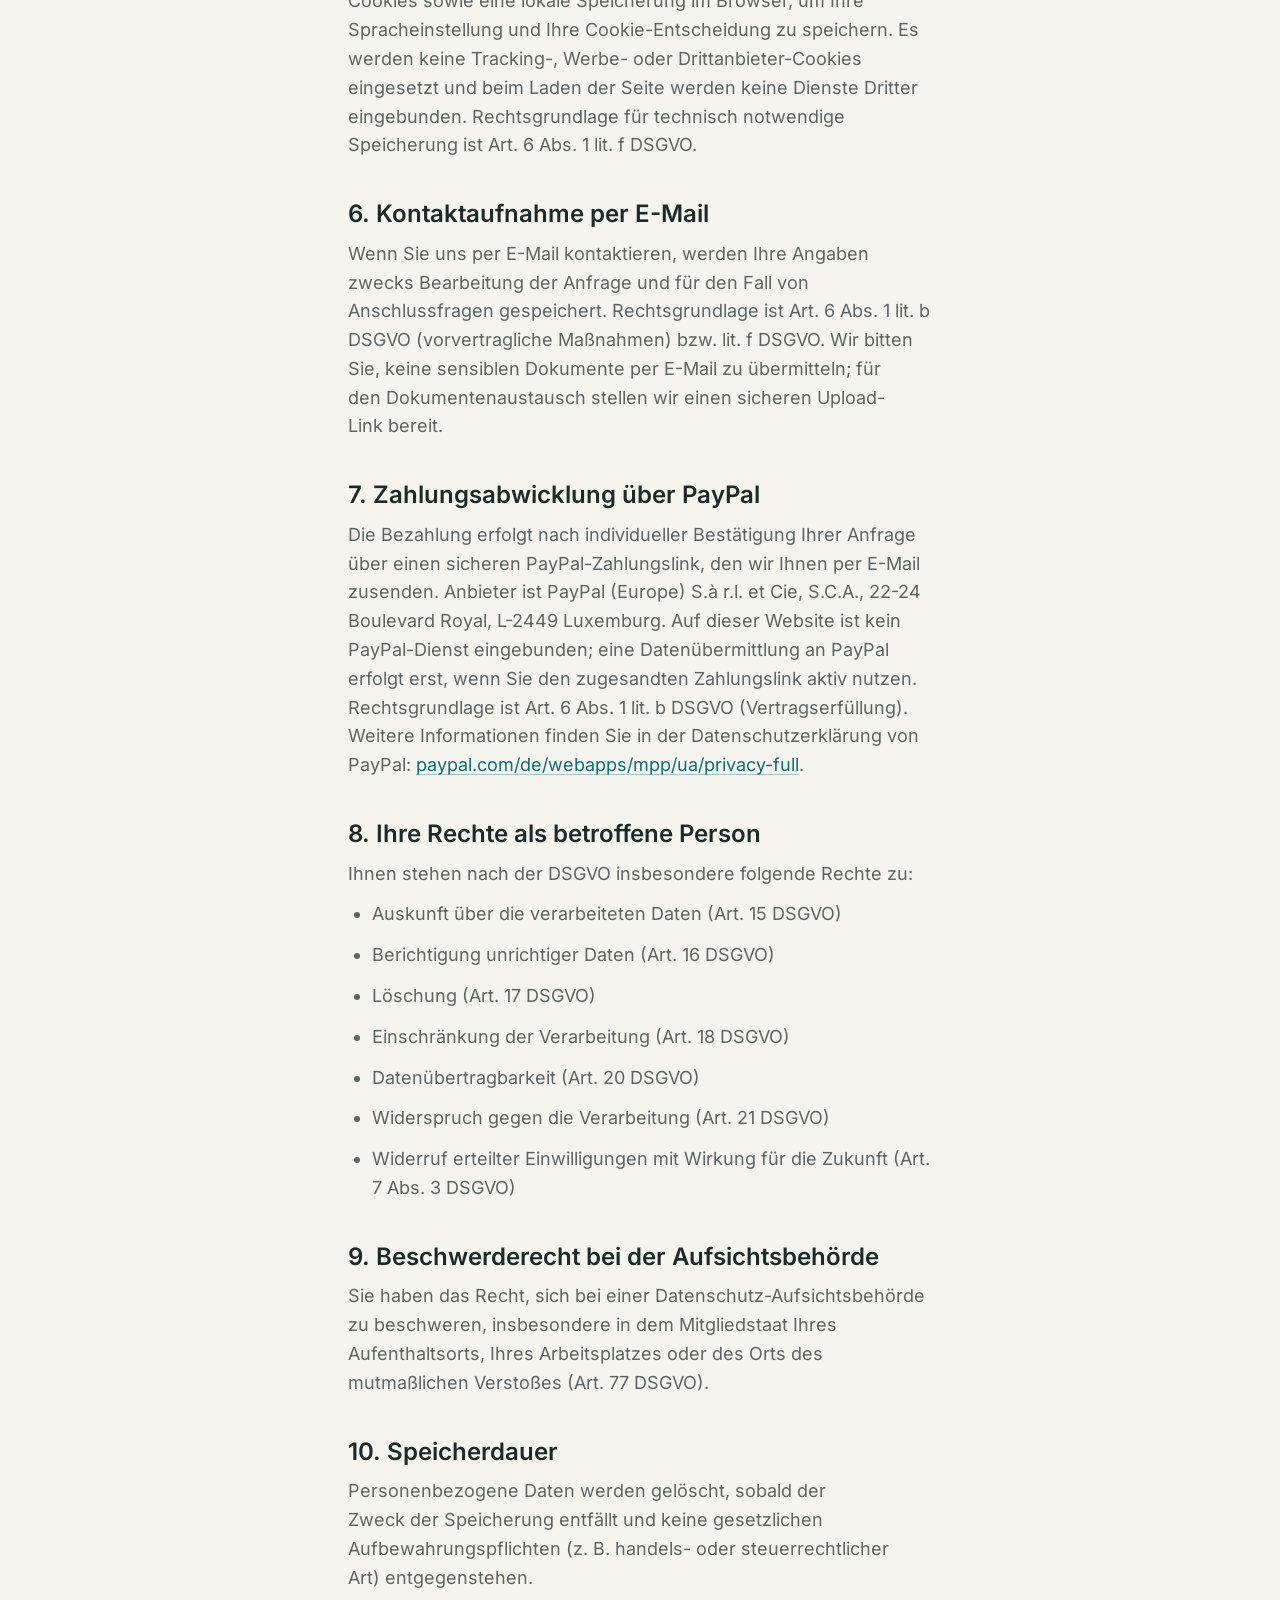
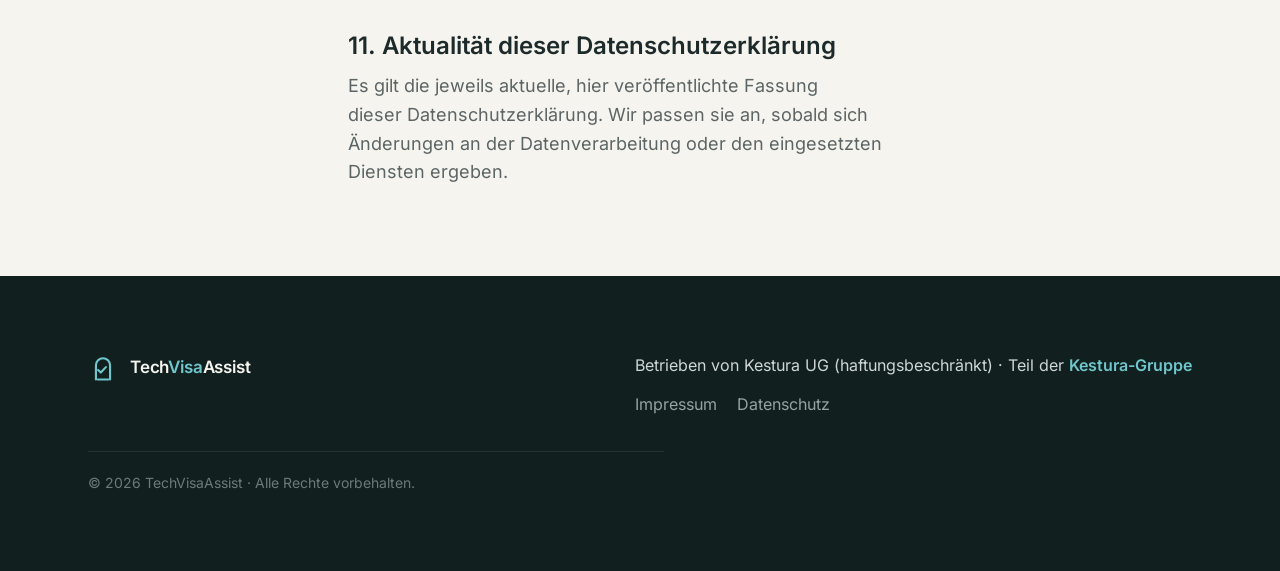
==== commit b9536296: "Impressum/Datenschutz: Kestura UG (haftungsbeschränkt) as operator of TechVisaAssist" ====
--- a/datenschutz.html
+++ b/datenschutz.html
@@ -48,7 +48,7 @@
       <h2>1. Verantwortlicher</h2>
       <p>
         Verantwortlich für die Datenverarbeitung auf dieser Website ist:<br />
-        <strong>DigiAssist — Elias Lenz</strong> (Einzelunternehmer)<br />
+        <strong>Kestura UG (haftungsbeschränkt)</strong>, vertreten durch den Geschäftsführer Andreas Lenz<br />
         Finkenstraße 32, 70794 Filderstadt, Deutschland<br />
         E-Mail: <a href="mailto:contact@kestura.com">contact@kestura.com</a>
       </p>
@@ -149,7 +149,7 @@
           </a>
         </div>
         <div class="footer-meta">
-          <p class="footer-operated">Betrieben von Elias Lenz · Teil der <a href="https://kestura.com" target="_blank" rel="noopener">Kestura-Gruppe</a></p>
+          <p class="footer-operated">Betrieben von Kestura UG (haftungsbeschränkt) · Teil der <a href="https://kestura.com" target="_blank" rel="noopener">Kestura-Gruppe</a></p>
           <ul class="footer-links" role="list">
             <li><a href="impressum.html">Impressum</a></li>
             <li><a href="datenschutz.html">Datenschutz</a></li>
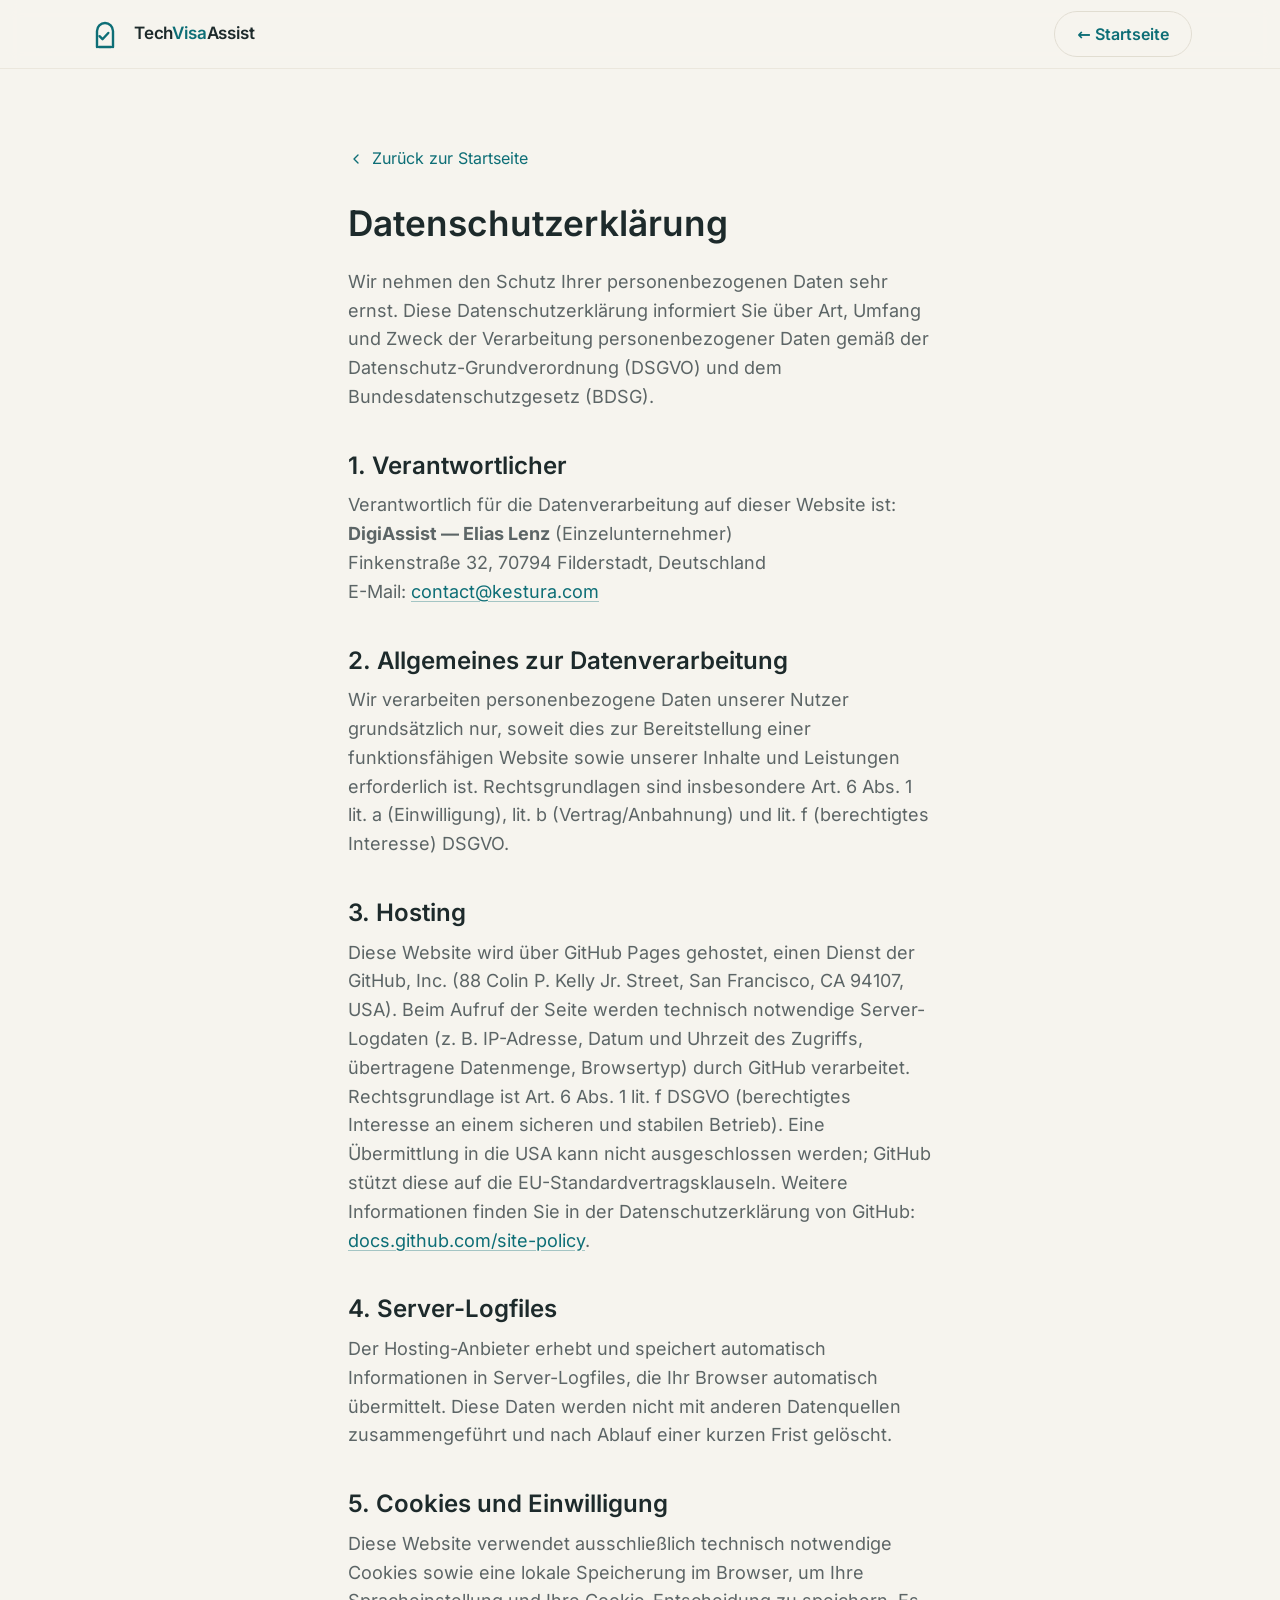
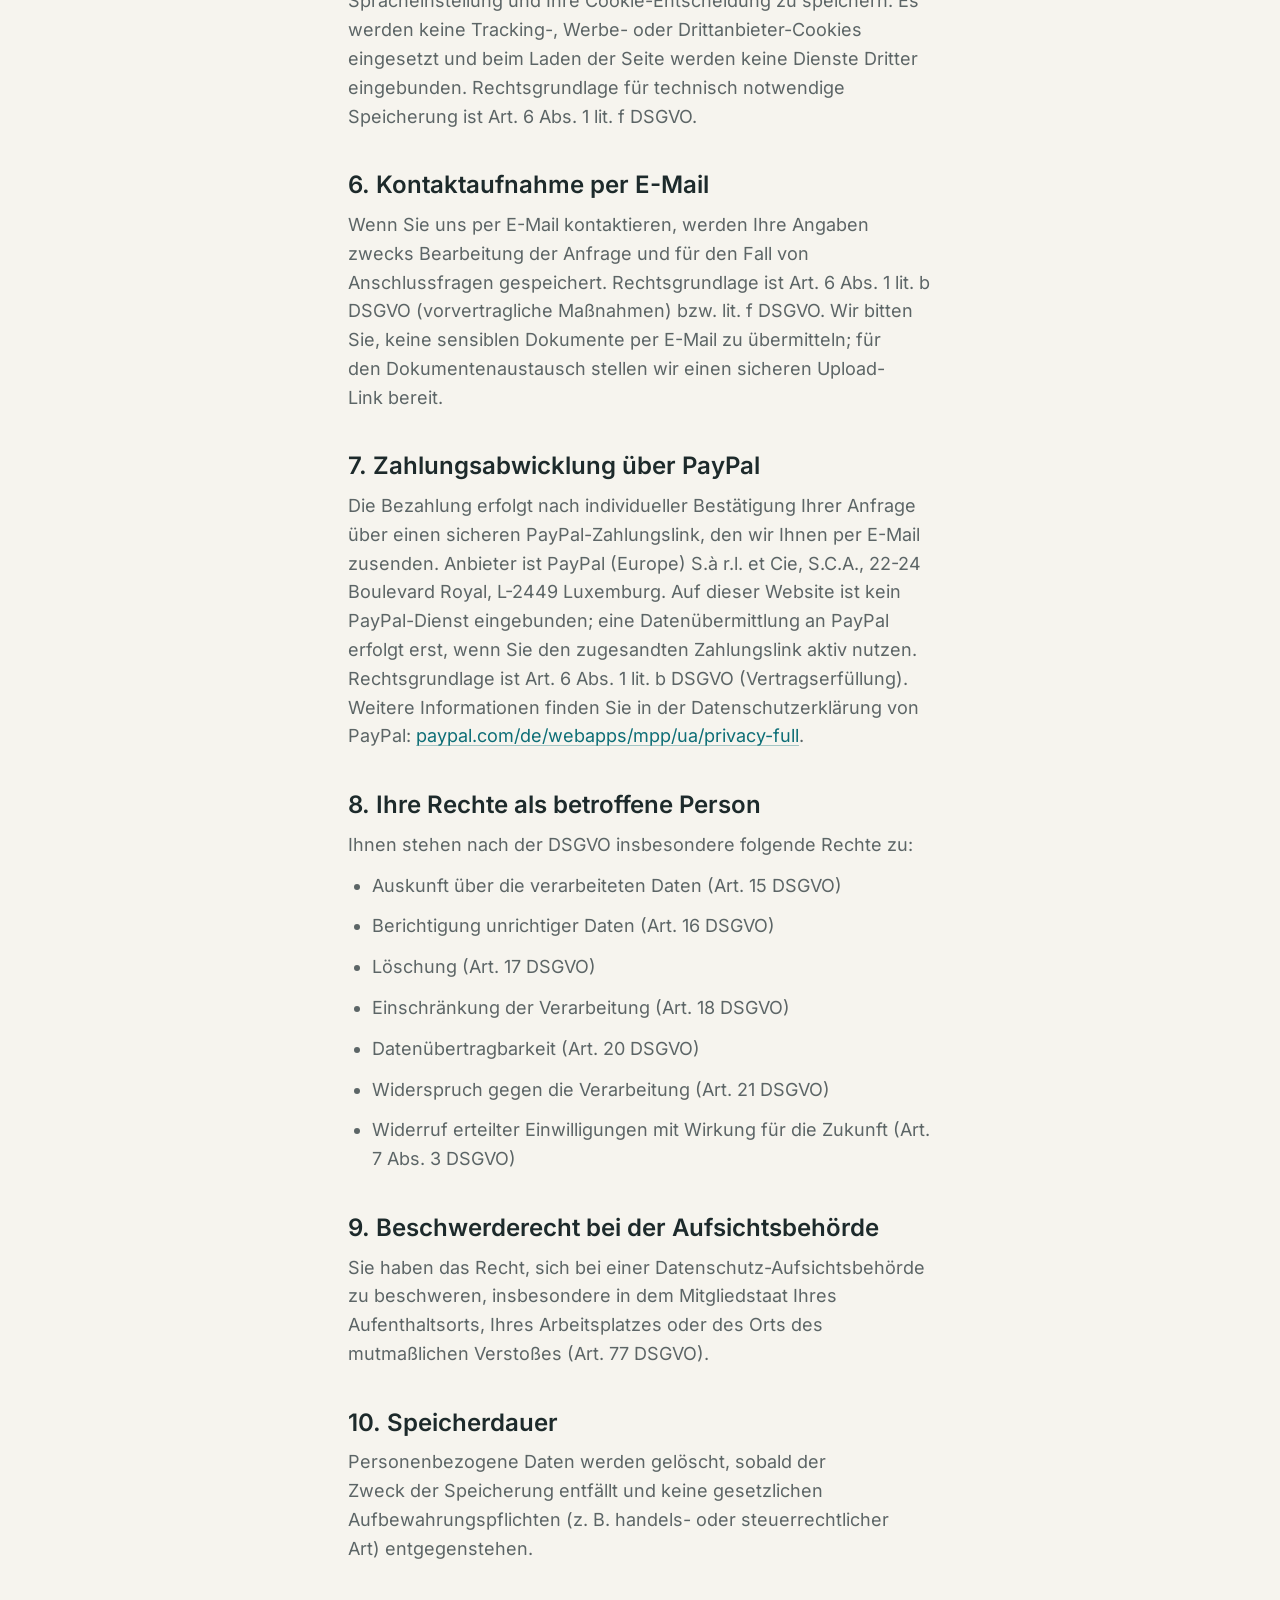
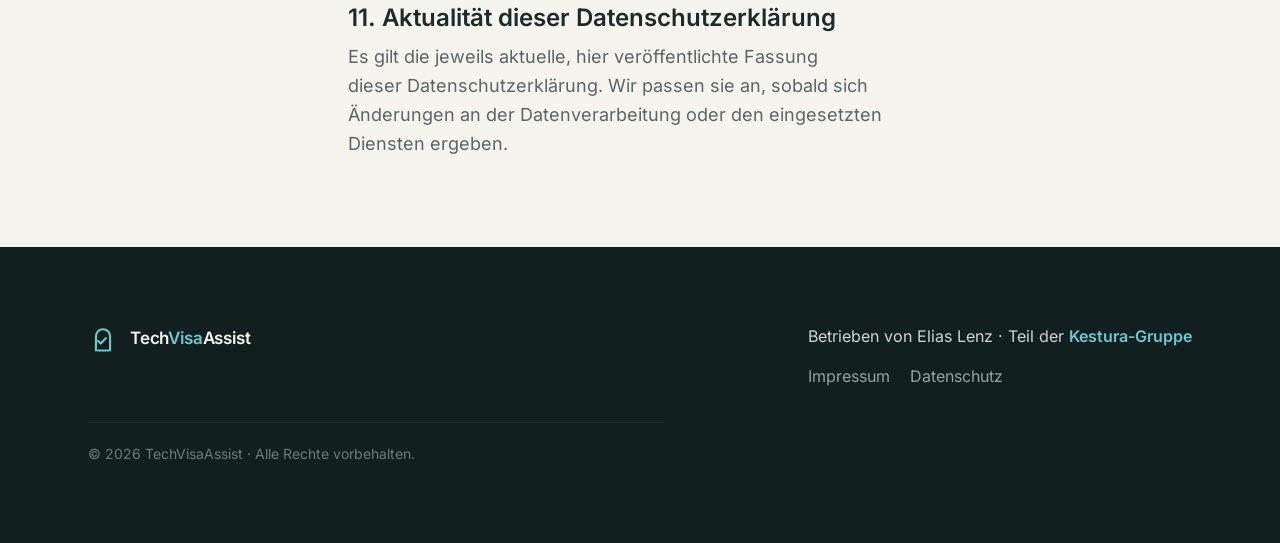
==== commit efae2ef7: "Legal & security: Kestura UG as operator, contact@kestura.com, self-hosted fonts, CSP, § 5 DDG (#3) " ====
--- a/datenschutz.html
+++ b/datenschutz.html
@@ -48,7 +48,7 @@
       <h2>1. Verantwortlicher</h2>
       <p>
         Verantwortlich für die Datenverarbeitung auf dieser Website ist:<br />
-        <strong>Kestura UG (haftungsbeschränkt)</strong>, vertreten durch den Geschäftsführer Andreas Lenz<br />
+        <strong>DigiAssist — Elias Lenz</strong> (Einzelunternehmer)<br />
         Finkenstraße 32, 70794 Filderstadt, Deutschland<br />
         E-Mail: <a href="mailto:contact@kestura.com">contact@kestura.com</a>
       </p>
@@ -149,7 +149,7 @@
           </a>
         </div>
         <div class="footer-meta">
-          <p class="footer-operated">Betrieben von Kestura UG (haftungsbeschränkt) · Teil der <a href="https://kestura.com" target="_blank" rel="noopener">Kestura-Gruppe</a></p>
+          <p class="footer-operated">Betrieben von Elias Lenz · Teil der <a href="https://kestura.com" target="_blank" rel="noopener">Kestura-Gruppe</a></p>
           <ul class="footer-links" role="list">
             <li><a href="impressum.html">Impressum</a></li>
             <li><a href="datenschutz.html">Datenschutz</a></li>
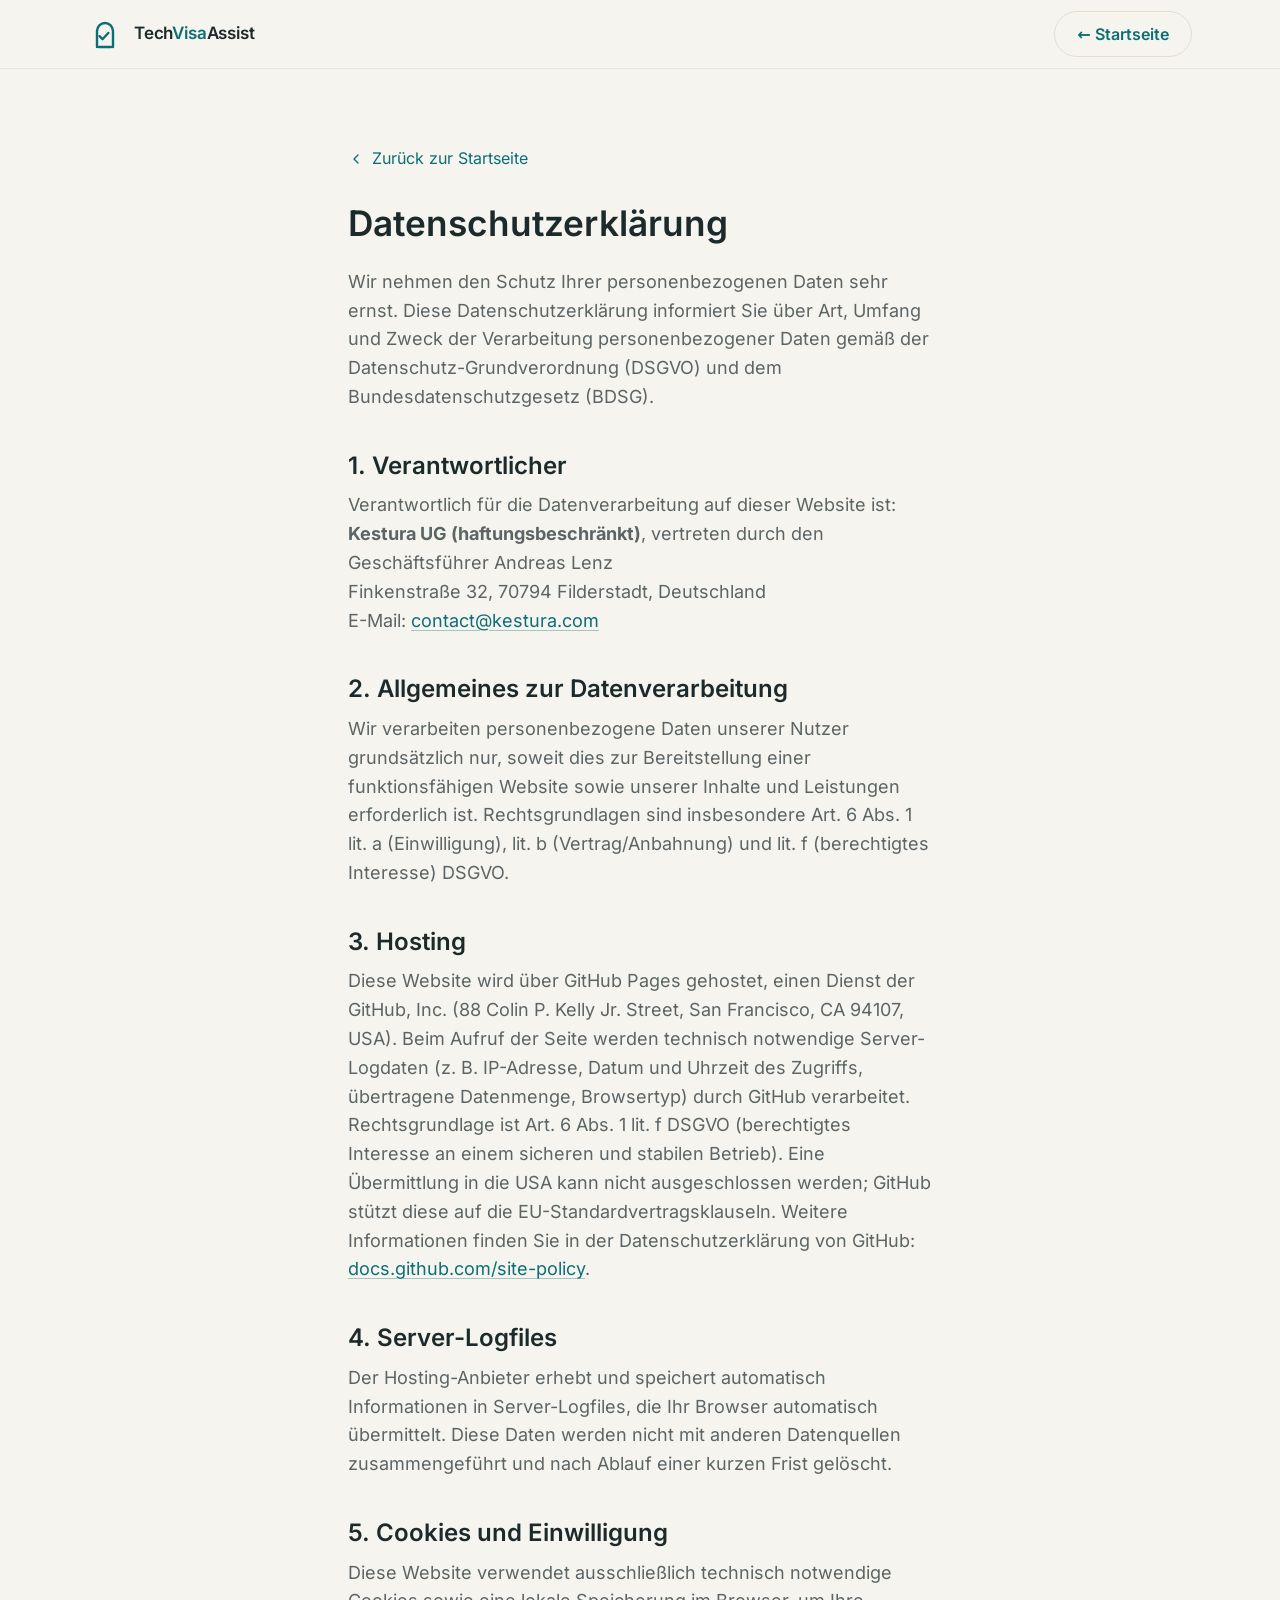
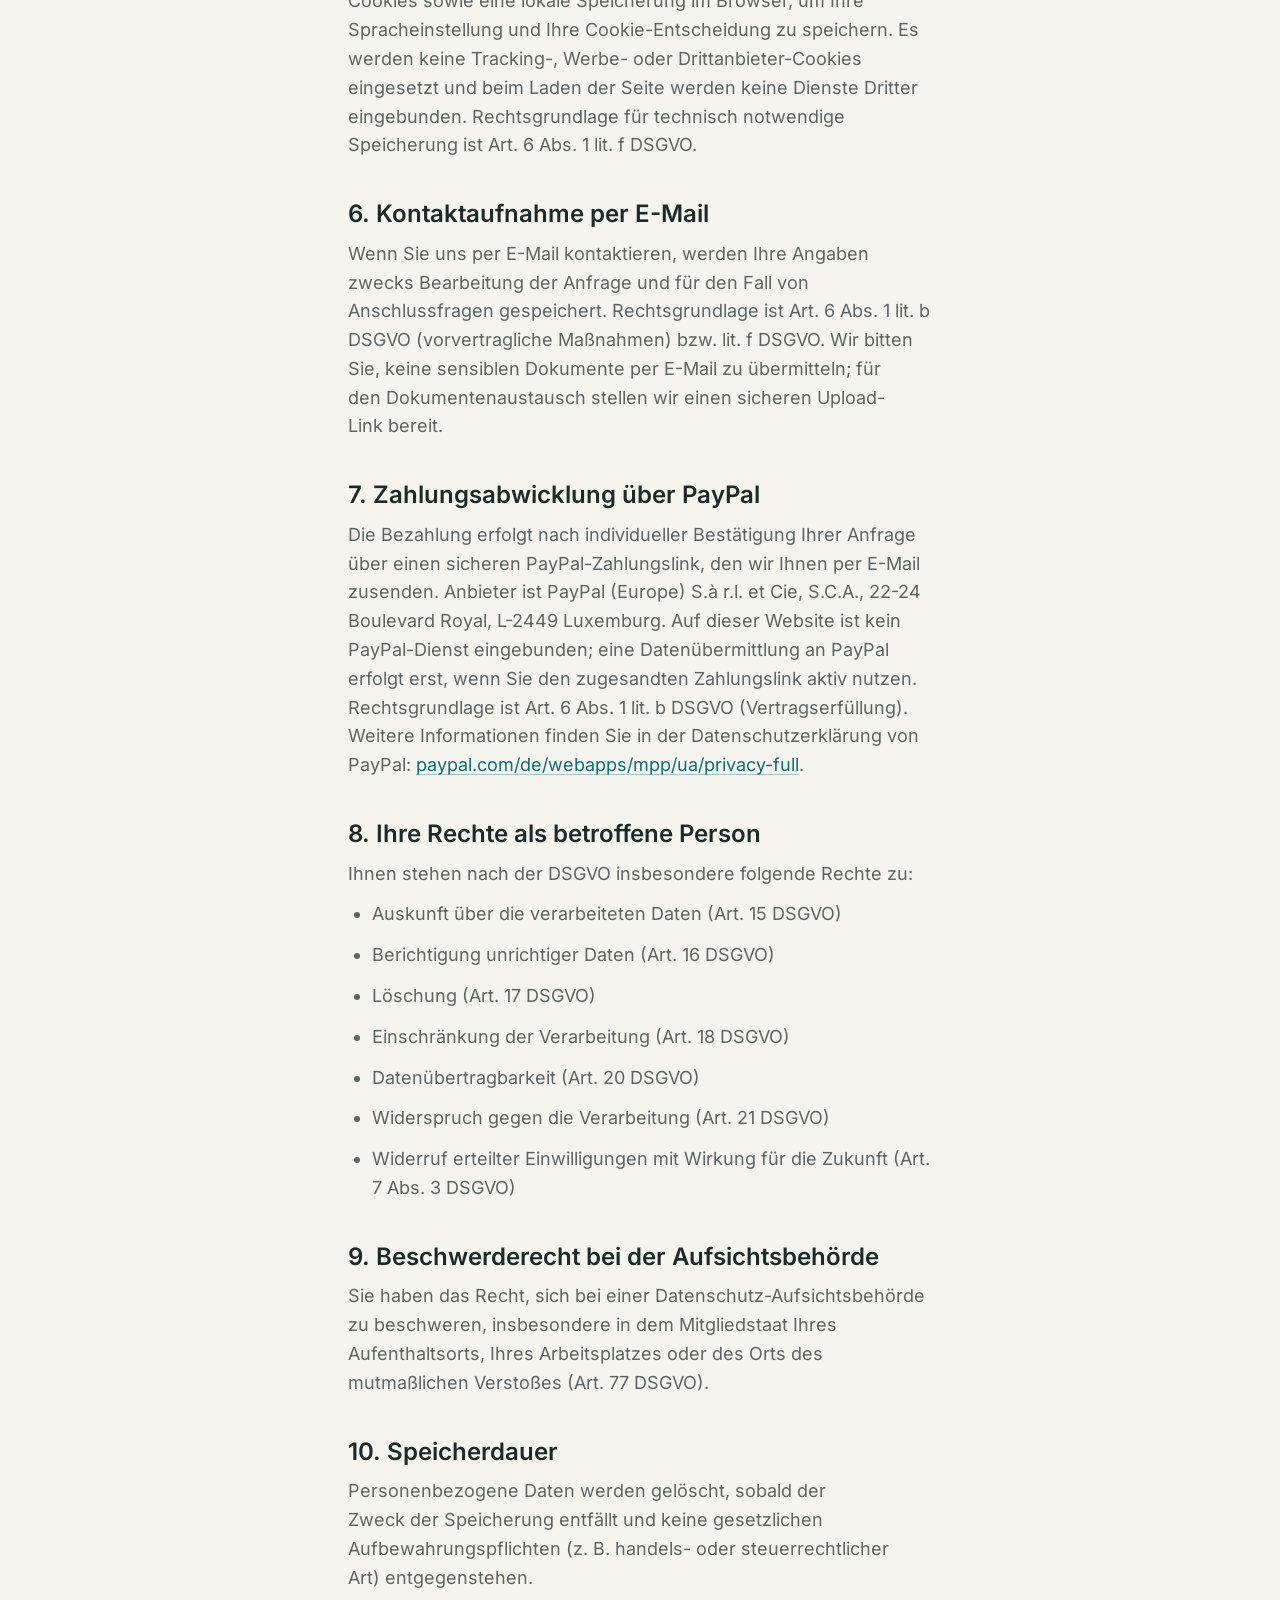
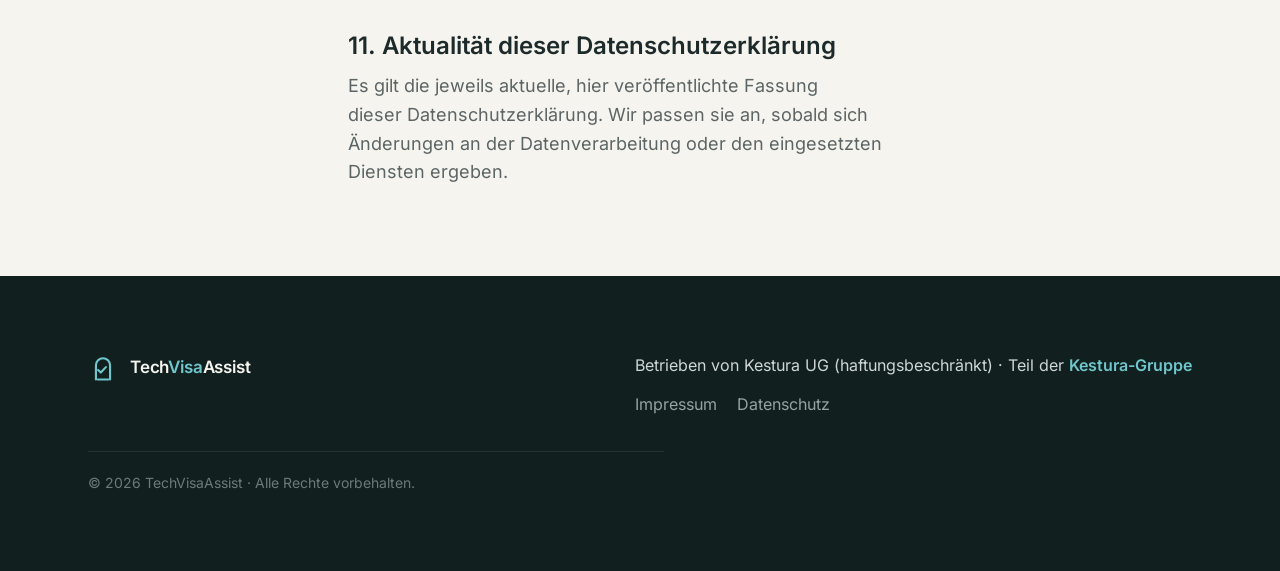
==== commit 7e82492f: "Impressum/Datenschutz: Kestura UG (haftungsbeschränkt) as operator of TechVisaAssist (#4) Co-authore" ====
--- a/datenschutz.html
+++ b/datenschutz.html
@@ -48,7 +48,7 @@
       <h2>1. Verantwortlicher</h2>
       <p>
         Verantwortlich für die Datenverarbeitung auf dieser Website ist:<br />
-        <strong>DigiAssist — Elias Lenz</strong> (Einzelunternehmer)<br />
+        <strong>Kestura UG (haftungsbeschränkt)</strong>, vertreten durch den Geschäftsführer Andreas Lenz<br />
         Finkenstraße 32, 70794 Filderstadt, Deutschland<br />
         E-Mail: <a href="mailto:contact@kestura.com">contact@kestura.com</a>
       </p>
@@ -149,7 +149,7 @@
           </a>
         </div>
         <div class="footer-meta">
-          <p class="footer-operated">Betrieben von Elias Lenz · Teil der <a href="https://kestura.com" target="_blank" rel="noopener">Kestura-Gruppe</a></p>
+          <p class="footer-operated">Betrieben von Kestura UG (haftungsbeschränkt) · Teil der <a href="https://kestura.com" target="_blank" rel="noopener">Kestura-Gruppe</a></p>
           <ul class="footer-links" role="list">
             <li><a href="impressum.html">Impressum</a></li>
             <li><a href="datenschutz.html">Datenschutz</a></li>
